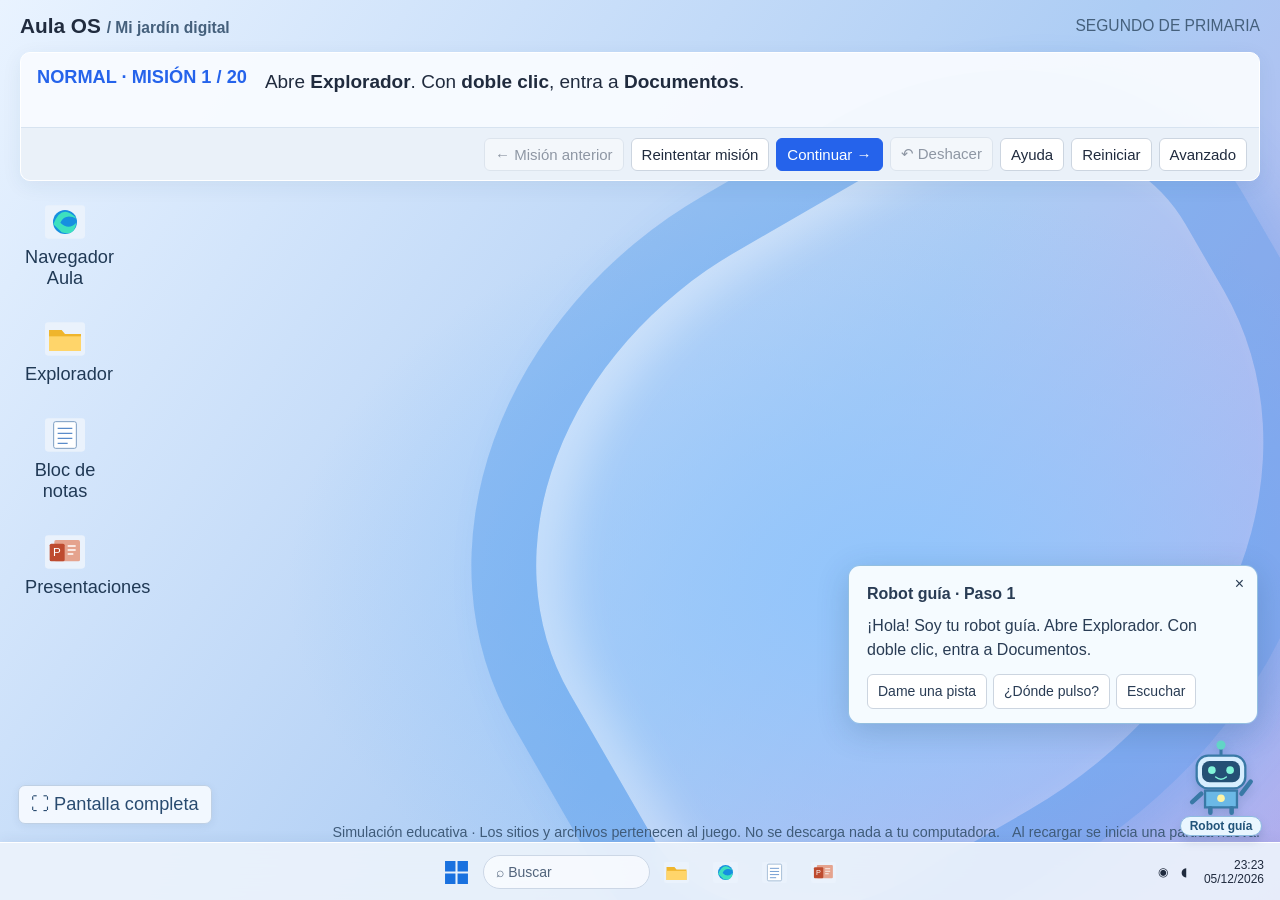
==== index.html @ 4110f8c9 "Quitar cintilla duplicada y conservar las pistas del robot" ====
<!doctype html><html lang="es"><meta charset="utf-8"><meta name="viewport" content="width=device-width,initial-scale=1"><title>OS2</title><style>
:root{font-family:Segoe UI,Arial,sans-serif;color:#202b3e;font-size:18.2px}*{box-sizing:border-box}body{margin:0;background:#dfeafb;overflow:hidden}button,input,textarea{font:inherit}button{cursor:pointer;color:inherit;border:1px solid #ccd5e0;border-radius:6px;background:#fff;padding:7px 12px}button:hover{background:#e8f1ff}button:focus-visible,input:focus-visible{outline:2px solid #2563eb}button:disabled{opacity:.45;cursor:default}#wallpaper{position:fixed;inset:0;background:radial-gradient(ellipse at 70% 65%,#91c5fc 0,transparent 48%),linear-gradient(125deg,#e9f3ff,#acccf4 60%,#b4a9eb)}#wallpaper:after{content:'';position:absolute;width:60vw;height:70vh;left:36%;top:15%;border-radius:48% 35% 55% 30%;border:65px solid #1676df44;transform:rotate(-30deg);box-shadow:inset 24px 20px 40px #fff5,20px 25px 50px #317fe033}header{position:fixed;left:20px;top:14px;right:20px;display:flex;align-items:center;justify-content:space-between;z-index:2}header strong{font-size:20.8px}header span{font-size:15.6px;color:#45607c}#mission{position:fixed;top:52px;left:20px;right:20px;background:#fffffff0;border:1px solid #ffffff;border-radius:10px;padding:12px 16px;z-index:10002;box-shadow:0 5px 20px #23426a12;display:flex;gap:18px;align-items:center;min-height:74px}#mission .badge{white-space:nowrap;color:#2563eb;font-weight:700}#instruction{flex:1;line-height:1.5}#mission small{display:block;color:#61748c}#desktop{position:fixed;inset:146px 20px 78px;display:flex;flex-direction:column;gap:12px;align-items:start}.shortcut{width:90px;border:1px solid transparent;background:transparent;text-align:center;padding:8px 4px;color:#203955}.shortcut:hover,.shortcut.sel{background:#ffffff70;border-color:#fff}.shortcut svg{display:block;width:40px;height:40px;margin:0 auto 5px}.window{position:absolute;background:#f6f8fc;border:1px solid #fff9;border-radius:10px;box-shadow:0 16px 60px #18375b44;overflow:hidden;min-width:340px;display:flex;flex-direction:column}.titlebar{height:40px;display:flex;align-items:center;padding-left:14px;background:#eef3fa;user-select:none;cursor:move;touch-action:none}.titlebar strong{flex:1;font-size:16.9px;font-weight:600}.titlebar button{border:0;background:transparent;border-radius:0;height:40px;min-width:42px;padding:0}.titlebar button.close:hover{background:#dc3545;color:white}.content{padding:14px;overflow:auto;flex:1;min-height:0}.toolbar{display:flex;align-items:center;gap:6px;flex-wrap:wrap;padding:9px 12px;border-bottom:1px solid #dce3ed;background:#fff}.path{flex:1;min-width:180px;background:#f6f8fb;border:1px solid #dbe2ed;border-radius:5px;padding:7px;color:#627087}.files{display:grid;grid-template-columns:repeat(auto-fill,minmax(100px,1fr));gap:9px}.file{border:1px solid transparent;background:transparent;text-align:center;min-height:105px;word-break:break-word;font-size:15.6px;padding:8px}.file svg{width:58px;height:58px;display:block;margin:auto auto 6px}.file.sel{background:#dcecff;border-color:#90bdf4}.file.cut{opacity:.5}.empty{color:#748299;margin:30px;text-align:center}.browserline{display:flex;gap:6px;padding:9px;background:white}.browserline input{flex:1;min-width:100px;border:1px solid #ccd8e6;border-radius:20px;padding:8px 14px}.sitehead{border-bottom:1px solid #dce3ed;padding-bottom:15px;margin-bottom:14px}.sitehead h2{margin:2px 0 5px;font-size:28.6px}.sitehead p{margin:0 0 12px;color:#62718a}.search{display:flex;gap:8px}.search input{flex:1;min-width:60px;padding:8px;border:1px solid #ccd8e6;border-radius:6px}.gallery{display:grid;grid-template-columns:repeat(auto-fill,minmax(145px,1fr));gap:12px}.card{background:white;border:1px solid #dde5ee;border-radius:8px;padding:10px;text-align:center}.card svg{width:100%;height:100px;display:block;background:#edf4fa;border-radius:5px}.card h3{font-size:18.2px;margin:9px 0}.card button{font-size:15.6px;width:100%}.notice{font-size:15.6px;color:#6b7e93;margin:12px 0}.homecards{display:flex;gap:12px;margin:25px 0;flex-wrap:wrap}.homecards button{padding:20px;flex:1;text-align:left;line-height:1.7}.homecards b{display:block;font-size:23.4px;color:#2563eb}#taskbar{position:fixed;bottom:0;height:54px;left:0;right:0;background:#f2f6fbdc;backdrop-filter:blur(20px);border-top:1px solid white;display:flex;justify-content:center;align-items:center;gap:8px;z-index:10003}#taskbar button{background:transparent;border:0;width:44px;height:42px;padding:9px}#taskbar svg{width:25px;height:25px}#taskbar button:hover{background:#fff9}#clock{position:absolute;right:18px;font-size:15.6px;text-align:right}#start{position:fixed;bottom:65px;left:50%;transform:translateX(-50%);width:330px;background:#f5f8fff5;padding:24px;border:1px solid white;border-radius:12px;box-shadow:0 15px 60px #16365b44;z-index:10004}#start button{display:block;width:100%;text-align:left;margin-top:10px}#context{position:fixed;z-index:10008;background:#fcfdfff5;border:1px solid #d5dfeb;box-shadow:0 8px 24px #122b4b33;border-radius:8px;padding:5px;min-width:190px}#context button{display:block;border:0;background:transparent;width:100%;text-align:left}#toast{position:fixed;bottom:70px;right:20px;padding:12px 18px;border-radius:9px;background:#14375a;color:white;z-index:10009;max-width:360px;box-shadow:0 8px 24px #0002}#dialog{position:fixed;inset:0;background:#152c4666;display:grid;place-items:center;z-index:10010}#dialog[hidden], [hidden]{display:none!important}.dialogbox{width:min(420px,90vw);background:#fff;border:1px solid #dde7f1;border-radius:10px;padding:22px}.dialogbox h2{font-size:23.4px;margin-top:0}.dialogbox input{width:100%;padding:10px;margin:8px 0 15px;border:1px solid #becddd;border-radius:5px}.actions{display:flex;justify-content:end;gap:8px}.primary{background:#2563eb;color:white;border-color:#2563eb}textarea{width:100%;height:calc(100% - 70px);min-height:140px;resize:none;border:1px solid #d8e1ed;border-radius:6px;padding:12px;background:white}.note-name{width:210px;padding:7px;border:1px solid #ccd8e6;border-radius:5px}.hint{font-size:15.6px;color:#667c92}.preview svg{width:100%;height:250px}footer{position:fixed;bottom:60px;right:20px;font-size:14.3px;color:#405c7a}#mouse{position:fixed;pointer-events:none;z-index:20000;display:none;width:40px;filter:drop-shadow(1px 2px 2px #0005)}body.guide,body.guide *{cursor:none!important}@media(max-width:650px){header span{display:none}#mission{left:8px;right:8px;top:43px;gap:8px;padding:9px;font-size:15.6px}.window{max-width:calc(100vw - 16px)!important;left:8px!important}#desktop{top:155px}#clock{display:none}footer{font-size:13px;right:8px}}

.save-dialog{width:min(680px,94vw);background:#f6f8fc;border:1px solid #e4ebf3;border-radius:10px;box-shadow:0 22px 80px #142b4d66;overflow:hidden}
.save-title{padding:14px 18px;background:#edf2f9;font-weight:600}
.save-main{display:flex;height:min(280px,40vh)}.save-main aside{width:130px;background:#edf2f8;padding:12px;border-right:1px solid #dce4ee}.save-main aside button{border:0;background:transparent;text-align:left;width:100%}
.save-list{flex:1;overflow:auto;align-content:start;padding:14px;background:#fff;grid-template-columns:repeat(auto-fill,minmax(100px,1fr))}
.save-bottom{padding:14px 18px;border-top:1px solid #dce4ee}.save-bottom label{display:flex;align-items:center;gap:14px}.save-name{flex:1;min-width:60px;padding:8px;border:1px solid #b9cadc;border-radius:5px}
#toast{display:flex;align-items:center;gap:10px}.toast-icon{display:inline-flex;flex-shrink:0}.toast-icon svg{width:28px;height:28px}

#start{width:min(530px,94vw);padding:24px 26px 0;background:#f3f7fff2;backdrop-filter:blur(24px);max-height:calc(100vh - 210px);overflow:auto}
.start-brand{display:flex;align-items:center;gap:12px;margin-bottom:22px}.start-logo{display:flex;width:32px;height:32px}.start-logo svg{width:100%;height:100%}.start-brand strong{display:block;font-size:23.4px}.start-brand div>span{font-size:15.6px;color:#687e96}
#start h3{font-size:16.9px;margin:18px 0 10px;font-weight:600}#start h3>span{font-size:14.3px;font-weight:400;color:#74869b;margin-left:10px}
.start-grid{display:grid;grid-template-columns:repeat(4,1fr);gap:5px}
#start .start-grid button{display:flex;flex-direction:column;align-items:center;justify-content:start;gap:8px;margin:0;padding:12px 4px;min-height:87px;border:1px solid transparent;background:transparent;text-align:center;font-size:15.6px;line-height:1.3}
#start .start-grid button:hover{background:#ffffffa0;border-color:#e0e9f6}#start .start-grid svg{width:35px;height:35px;flex-shrink:0}
#startRecent{display:grid;grid-template-columns:1fr 1fr;gap:5px;min-height:60px}#start #startRecent button{display:flex;align-items:center;gap:9px;background:transparent;border:0;margin:0;padding:9px;text-align:left;font-size:15.6px;overflow:hidden}#startRecent svg{width:28px;height:28px;flex-shrink:0}#startRecent span{overflow:hidden;text-overflow:ellipsis;white-space:nowrap}#startRecent p{font-size:15.6px;color:#74869b;grid-column:1/-1;margin:8px 0 16px}
.start-bottom{display:flex;align-items:center;gap:10px;background:#e5edf8b0;margin:18px -26px 0;padding:14px 26px;border-top:1px solid #dbe4f0;font-size:15.6px}.start-avatar{display:grid;place-items:center;width:30px;height:30px;background:#c6daf7;color:#255ba3;border-radius:50%;font-weight:600}#start .start-bottom button{margin:0 0 0 auto;width:34px;height:34px;padding:7px;background:transparent;border:0}#startRestart svg{width:20px;height:20px}
@media(max-width:450px){.start-grid{grid-template-columns:repeat(3,1fr)}}

.ppt-body{padding:0!important;display:flex;flex-direction:column;background:#e9edf3}.ppt-ribbon{display:flex;flex-wrap:wrap;align-items:center;gap:6px;padding:9px 12px;background:#fff;border-top:3px solid #be4b2f;border-bottom:1px solid #d4dce7}.ppt-ribbon b{color:#b34e36;margin-right:10px;font-size:16.9px}.ppt-ribbon button{font-size:15.6px;padding:6px 8px}.ppt-ribbon label{display:flex;align-items:center;gap:4px;font-size:15.6px}.ppt-ribbon input{width:30px;height:25px;border:0;padding:0}.ppt-layout{display:flex;flex:1;min-height:0}.ppt-thumbs{width:135px;flex-shrink:0;border-right:1px solid #cad4e0;padding:10px;overflow:auto}.ppt-thumb{display:flex;align-items:center;gap:5px;width:100%;border:1px solid transparent;background:transparent;padding:4px;margin-bottom:9px;font-size:14.3px}.ppt-thumb.active{border-color:#c45a41;background:#fff5f1}.ppt-thumb>div{width:90px;aspect-ratio:16/9;background:white;border:1px solid #cad4e0;overflow:hidden;padding:5px;text-align:left}.ppt-thumb strong{display:block;font-size:9.1px;overflow:hidden;white-space:nowrap}.ppt-thumb svg{width:23px;height:20px}.ppt-work{flex:1;min-width:0;overflow:auto;padding:18px;display:flex;flex-direction:column;align-items:center;justify-content:flex-start}.ppt-image-tools{order:-1;flex-shrink:0;padding:0 0 12px!important;position:sticky;top:-18px;z-index:2;background:#e9edf3}.ppt-image-tools select{font:inherit;max-width:150px}.ppt-image-tools input[type=range]{width:130px;touch-action:none}.ppt-image-tools output{min-width:3em;text-align:center}.ppt-slide{width:100%;max-width:690px;aspect-ratio:16/9;position:relative;flex-shrink:0;box-shadow:0 3px 12px #20334726;overflow:hidden}.ppt-title{position:absolute;left:6%;top:7%;width:88%;height:19%;font-size:clamp(19.5px,2.6vw,36.4px);font-weight:600;border:1px dashed #b3becc;background:transparent;padding:4px;color:#23324b}.ppt-text{position:absolute;left:6%;top:31%;width:42%;height:55%;min-height:0;font-size:20.8px;border:1px dashed #b3becc;background:transparent;padding:6px;border-radius:0}.ppt-images{position:absolute;inset:0;pointer-events:none}.ppt-picture{position:absolute;pointer-events:auto;cursor:move;touch-action:none;border:2px solid transparent}.ppt-picture.picked{border:2px solid #bd553c}.ppt-picture svg{width:100%;height:auto;display:block;pointer-events:none}.ppt-image-tools{display:flex;flex-wrap:wrap;gap:10px;align-items:center;font-size:15.6px;padding-top:12px}.ppt-image-tools label{display:flex;align-items:center;gap:5px}.ppt-image-tools button{font-size:15.6px}.ppt-status{padding:6px 12px;font-size:14.3px;background:#f7f9fc;color:#657b94;border-top:1px solid #d4dce7}.ppt-player{position:fixed;inset:0;background:#101827;z-index:30000;display:flex;flex-direction:column;align-items:center;justify-content:center;padding:25px}.ppt-player-stage{width:min(1100px,95vw);aspect-ratio:16/9;max-height:85vh;position:relative;overflow:hidden;background:white}.ppt-player-stage h2{position:absolute;left:6%;top:7%;width:88%;margin:0;font-size:clamp(26px,3.9vw,57.2px);white-space:pre-wrap}.ppt-player-stage>p{position:absolute;left:6%;top:31%;width:42%;margin:0;font-size:clamp(19.5px,2.6vw,33.8px);white-space:pre-wrap}.ppt-show-image{position:absolute}.ppt-show-image svg{width:100%;height:auto}.ppt-player-controls{display:flex;gap:15px;align-items:center;color:white;margin-top:14px;font-size:16.9px}

.ppt-tabs{display:flex;gap:22px;padding:10px 16px 0;background:#fff;border-top:3px solid #be4b2f;font-size:15.6px;flex-shrink:0}.ppt-tabs span,.ppt-tabs strong{padding:0 0 8px}.ppt-tabs strong{color:#b34e36;border-bottom:3px solid #b34e36}.ppt-ribbon{border-top:0!important}.ppt-ribbon .ppt-new{display:flex;align-items:center;gap:8px;padding:7px 10px;background:#fff8f4;border-color:#e2c6bb}.ppt-new svg{width:34px;height:30px;flex-shrink:0}.ppt-new span{max-width:85px;text-align:left}.ppt-thumbs{cursor:default}
.ppt-tabs button{border:0;border-radius:0;background:transparent;padding:0 0 8px;font-size:15.6px}.ppt-tabs button.active{color:#b34e36;border-bottom:3px solid #b34e36}#sessionStatus{margin-left:8px}
#mission{max-height:28vh;overflow:auto;align-items:start}.titlebar{flex-shrink:0}.window{min-width:min(340px,calc(100vw - 20px))}#desktop{top:var(--workspace-top,150px)}@media(max-width:650px){.window{left:10px!important}}

#mission{flex-wrap:wrap}#instruction{min-width:180px}#taskbar{height:58px;gap:5px;background:#edf3fbe8;box-shadow:0 -1px 12px #38587515}#taskbar button{position:relative;border-radius:5px;transition:background .15s}#taskbar button.running:after{content:'';position:absolute;bottom:2px;left:17px;width:10px;height:3px;border-radius:3px;background:#708399}#taskbar button.active{background:#fff9}#taskbar button.active:after{background:#1976d2;width:20px;left:12px}#taskbar .task-search{width:clamp(70px,13vw,170px);height:34px;border:1px solid #ccd7e6;background:#ffffffa0;border-radius:18px;text-align:left;padding:0 12px;font-size:14px;color:#52647c}#taskbar .task-search svg{width:16px;height:16px;vertical-align:middle;margin-right:6px}.task-tray{position:absolute;right:16px;display:flex;align-items:center;gap:12px;font-size:12px}.task-tray #clock{position:static;font-size:12px;white-space:pre-line}.tray-symbols{letter-spacing:5px}#startSearch{width:100%;border:1px solid #bacce1;border-bottom:2px solid #3686d5;border-radius:18px;padding:9px 14px;background:#ffffffd0;margin-bottom:16px;font-size:15px}#start .start-grid button[hidden]{display:none!important}#start{bottom:68px}#missionBubble{position:fixed;right:22px;bottom:80px;z-index:10011;width:min(410px,calc(100vw - 32px));max-height:50vh;overflow:auto;background:#fffdf4;color:#293c54;border:1px solid #e1c77c;border-radius:12px;padding:16px 40px 14px 18px;box-shadow:0 8px 32px #193b6133;font-size:16px;line-height:1.5}#missionBubble:after{content:'';position:absolute;bottom:-8px;right:30px;width:14px;height:14px;background:#fffdf4;border-right:1px solid #e1c77c;border-bottom:1px solid #e1c77c;transform:rotate(45deg)}#missionBubble p{margin:8px 0 0;white-space:pre-line}.bubble-close{position:absolute;right:5px;top:4px;border:0;background:transparent;padding:2px 8px}#taskbar button:focus-visible{outline:2px solid #2563eb}@media(max-width:850px){.tray-symbols{display:none}#taskbar{justify-content:flex-start;padding-left:8px}.task-tray{right:8px}}@media(max-width:500px){#taskbar .task-search{display:none}.task-tray{display:none}#taskbar{justify-content:center}#missionBubble{right:16px}}

#robotGuide{position:fixed;right:18px;bottom:66px;z-index:10012;border:0;background:transparent;padding:0;width:82px;height:96px;filter:drop-shadow(0 5px 5px #244d7730)}#robotGuide:hover{background:transparent;transform:translateY(-3px)}#robotGuide svg{width:76px;height:78px;display:block;margin:auto}#robotGuide span{display:block;background:#e9f6ff;border:1px solid #8ebbe0;border-radius:12px;font-size:12px;line-height:18px;font-weight:700;color:#22547a}#robotGuide .robot-eyes{animation:robotBlink 6s infinite;transform-origin:50% 43%}#robotGuide[data-mood=happy] .robot-arm{animation:robotWave .65s 3;transform-origin:77px 57px}#robotGuide[data-mood=hint] .robot-antenna{fill:#ffd35a}@keyframes robotBlink{0%,44%,48%,100%{transform:scaleY(1)}46%{transform:scaleY(.15)}}@keyframes robotWave{50%{transform:rotate(-25deg)}}#missionBubble{bottom:176px;max-height:min(45vh,350px);padding-right:36px;border-color:#94bfdf;background:#f5fbff}#missionBubble:after{background:#f5fbff;border-color:#94bfdf}.robot-actions{display:flex;flex-wrap:wrap;gap:6px;margin-top:12px}.robot-actions button{font-size:14px;padding:6px 10px}.robot-highlight{outline:4px solid #f4b52c!important;outline-offset:3px!important;box-shadow:0 0 0 8px #ffde7044!important}#pantallaCompleta{right:auto!important;left:18px}@media(prefers-reduced-motion:reduce){#robotGuide *{animation:none!important}#robotGuide:hover{transform:none}}@media(max-width:500px){#robotGuide{right:10px;width:64px;height:82px}#robotGuide svg{width:60px;height:62px}#missionBubble{bottom:155px;width:calc(100vw - 32px);max-height:40vh}}


#missionPanel{position:fixed;top:52px;left:20px;right:20px;z-index:10002;max-height:45vh;overflow:auto;border:1px solid #fff;border-radius:10px;background:#f8fbfff5;box-shadow:0 5px 20px #23426a12}#mission{position:static;max-height:none;overflow:visible;min-height:74px;border:0;border-radius:0;box-shadow:none;background:transparent;display:grid;grid-template-columns:auto minmax(0,1fr);gap:10px 18px;align-items:start;padding:14px 16px}#mission #instruction{min-width:0;width:100%;font-size:19px;line-height:1.6}#missionControls{display:flex;justify-content:flex-end;align-items:center;flex-wrap:wrap;gap:7px;padding:9px 12px;border-top:1px solid #d7e3f0;background:#eaf1f9}#missionControls button{white-space:nowrap;font-size:15px;padding:7px 10px}@media(max-width:650px){#missionPanel{top:43px;left:8px;right:8px;max-height:48vh}#mission{grid-template-columns:1fr;gap:6px;padding:10px 12px}#mission #instruction{font-size:17px}#missionControls{gap:5px;padding:7px}#missionControls button{font-size:13px;padding:6px 8px}}
</style><body><div id="wallpaper"></div><header><strong>Aula OS <span> / Mi jardín digital</span></strong><span>SEGUNDO DE PRIMARIA</span></header><div id="missionPanel"><section id="mission" aria-live="polite"><span class="badge" id="level"></span><div id="instruction"></div></section><nav id="missionControls" aria-label="Controles de las misiones"><button id="previousMission" disabled>← Misión anterior</button><button id="retryMission">Reintentar misión</button><button id="continue" class="primary">Continuar →</button><button id="undo" title="Deshacer · Ctrl/Cmd + Z" disabled>↶ Deshacer</button><button id="help">Ayuda</button><button id="reset">Reiniciar</button><button id="modeToggle" aria-pressed="false">Avanzado</button></nav></div><main id="desktop"></main><div id="windows"></div><section id="start" hidden aria-label="Menú Inicio"><div class="start-brand"><span class="start-logo"></span><div><strong>Aula OS</strong><span>Tu espacio de trabajo</span></div></div><input id="startSearch" aria-label="Buscar aplicación" placeholder="Buscar una aplicación"><h3>Anclado</h3><div class="start-grid"><button data-app="browser" data-icon="browser"><span>Navegador Aula</span></button><button data-app="files" data-icon="folder"><span>Explorador</span></button><button data-app="note" data-icon="note"><span>Bloc de notas</span></button><button data-app="slides" data-icon="slides"><span>Presentaciones</span></button><button data-app="docs" data-icon="folder"><span>Documentos</span></button><button data-app="pictures" data-icon="picture"><span>Imágenes</span></button><button data-app="downloads" data-icon="download"><span>Descargas</span></button><button data-app="help" data-icon="help"><span>Ayuda</span></button><button id="guideToggle" data-icon="mouse"><span>Mouse guía: apagado</span></button></div><h3>Recomendados <span>Archivos recientes</span></h3><div id="startRecent"></div><div class="start-bottom"><span class="start-avatar" aria-hidden="true">A</span><span>Estudiante</span><button id="startRestart" aria-label="Reiniciar práctica" title="Reiniciar práctica"><svg viewBox="0 0 24 24" fill="none"><path d="M12 3v9M7 6a8 8 0 1 0 10 0" stroke="currentColor" stroke-width="2" stroke-linecap="round"/></svg></button></div></section><nav id="taskbar" aria-label="Barra de tareas"></nav><div id="context" hidden></div><aside id="missionBubble" role="status" aria-live="polite" hidden><button aria-label="Cerrar ayuda" class="bubble-close">×</button><strong>Robot guía</strong><p></p><div class="robot-actions"><button id="robotHint" type="button">Dame una pista</button><button id="robotPoint" type="button">¿Dónde pulso?</button><button id="robotRead" type="button">Escuchar</button></div></aside><button id="robotGuide" type="button" aria-label="Robot guía: explicar el paso actual" aria-expanded="false" data-mood="ready"><svg viewBox="0 0 100 100" aria-hidden="true"><path d="M50 9v12" stroke="#3979a6" stroke-width="4"/><circle class="robot-antenna" cx="50" cy="8" r="6" fill="#62d5c6"/><rect x="18" y="22" width="64" height="43" rx="15" fill="#d7eeff" stroke="#3979a6" stroke-width="3"/><rect x="25" y="29" width="50" height="28" rx="10" fill="#245075"/><g class="robot-eyes" fill="#81f4d9"><circle cx="38" cy="41" r="5"/><circle cx="62" cy="41" r="5"/></g><path d="M43 50q7 6 14 0" fill="none" stroke="#81f4d9" stroke-width="2" stroke-linecap="round"/><path d="M29 68h42v22H29Z" fill="#6bb8e6" stroke="#3979a6" stroke-width="3"/><circle cx="50" cy="78" r="5" fill="#fff4a4"/><path d="M24 72 12 83M36 91v6m28-6v6" stroke="#3979a6" stroke-width="6" stroke-linecap="round"/><path class="robot-arm" d="m77 72 12-16" stroke="#3979a6" stroke-width="6" stroke-linecap="round"/></svg><span>Robot guía</span></button><div id="toast" role="status" hidden></div><div id="dialog" hidden></div><footer>Simulación educativa · Los sitios y archivos pertenecen al juego. No se descarga nada a tu computadora. <span id="sessionStatus">Al recargar se inicia una partida nueva.</span></footer><div id="mouse" aria-hidden="true"></div>
<script>
'use strict';
const $=s=>document.querySelector(s), svg=(body,bg='#eaf2fc')=>`<svg viewBox="0 0 120 100" xmlns="http://www.w3.org/2000/svg"><rect width="120" height="100" rx="10" fill="${bg}"/>${body}</svg>`;
const icons={folder:svg('<path d="M12 23h38l10 12h48v51H12Z" fill="#efb52c"/><path d="M12 42h96v44H12Z" fill="#ffd56a"/>'),browser:svg('<circle cx="60" cy="50" r="36" fill="#168fe0"/><path d="M25 57q25-65 70-17-35-18-49 12 25 24 48 0-5 42-44 29Z" fill="#3de0bf"/>'),note:svg('<rect x="26" y="10" width="68" height="80" rx="6" fill="#fff" stroke="#7c9dc1" stroke-width="3"/><path d="M38 30h44M38 45h44M38 60h44M38 75h30" stroke="#5b8cca" stroke-width="4"/>'),start:'<svg viewBox="0 0 24 24"><path d="M1 1h10v10H1Zm12 0h10v10H13ZM1 13h10v10H1Zm12 0h10v10H13Z" fill="#1971df"/></svg>'};
const art=[
['sol','Sol','naturaleza','<circle cx="60" cy="50" r="24" fill="#ffc928"/><path d="M60 10v10M60 80v10M20 50H10M100 50h10M30 20l8 9M90 20l-8 9M30 80l8-9M90 80l-8-9" stroke="#eea20b" stroke-width="5"/>'],
['gato','Gato','naturaleza','<path d="M30 65V22l25 16h10l25-16v43Q60 97 30 65" fill="#8196aa"/><circle cx="47" cy="55" r="4"/><circle cx="74" cy="55" r="4"/><path d="m57 68 5 5 5-5" fill="#f5b4ba"/>'],
['casa','Casa','naturaleza','<path d="M25 44h70v45H25Z" fill="#f8d69b"/><path d="m15 45 45-32 45 32" fill="#ca6557"/><path d="M51 89V59h20v30" fill="#6089a8"/>'],
['flor','Flor','naturaleza','<path d="M60 90V50" stroke="#408767" stroke-width="7"/><g fill="#e58fa7"><circle cx="45" cy="35" r="17"/><circle cx="75" cy="35" r="17"/><circle cx="60" cy="22" r="17"/><circle cx="60" cy="48" r="17"/></g><circle cx="60" cy="35" r="13" fill="#ffdc66"/>'],
['pez','Pez','naturaleza','<path d="m80 50 29-25v50Z" fill="#cc7743"/><ellipse cx="51" cy="50" rx="38" ry="25" fill="#f5b36b"/><circle cx="31" cy="44" r="4" fill="#27374e"/>'],
['estrella','Estrella','espacio','<path d="m60 9 14 27 30 5-22 22 5 29-27-14-27 14 5-29-22-22 30-5Z" fill="#ffd55b" stroke="#caa22c" stroke-width="3"/>'],
['cohete','Cohete','espacio','<path d="m48 71 12 23 12-23" fill="#f0a338"/><path d="M40 70V40Q40 20 60 7q20 13 20 33v30Z" fill="#dbe5f3" stroke="#637b9d" stroke-width="3"/><circle cx="60" cy="39" r="10" fill="#3796d5"/><path d="m40 52-17 30 17-9M80 52l17 30-17-9" fill="#cf655d"/>'],
['planeta','Planeta','espacio','<circle cx="60" cy="50" r="29" fill="#b39ad9"/><ellipse cx="60" cy="50" rx="51" ry="12" fill="none" stroke="#e3b971" stroke-width="8" transform="rotate(-23 60 50)"/>'],
['luna','Luna','espacio','<circle cx="60" cy="50" r="35" fill="#bdc9d8"/><g fill="#91a2b9"><circle cx="43" cy="39" r="9"/><circle cx="72" cy="65" r="11"/><circle cx="76" cy="32" r="6"/></g>'],
['arbol','Árbol','naturaleza','<path d="M54 52h13v42H54Z" fill="#a77c54"/><g fill="#54a17e"><circle cx="60" cy="29" r="23"/><circle cx="40" cy="47" r="22"/><circle cx="80" cy="47" r="22"/></g>']
,
['satelite','Satélite','espacio','<path d="M12 32h27v35H12Zm69 0h27v35H81Z" fill="#4284bd"/><path d="M45 26h30v46H45Z" fill="#bac7da"/><path d="m58 25 18-15M55 74l-8 17" stroke="#536f91" stroke-width="4"/>'],
['astronauta','Astronauta','espacio','<circle cx="60" cy="27" r="21" fill="#e5edf5" stroke="#688bad" stroke-width="3"/><rect x="46" y="18" width="28" height="19" rx="8" fill="#255788"/><path d="M38 50h44v32H38Zm5 32v15m34-15v15M38 55 20 70m62-15 18 15" fill="#e6edf4" stroke="#688bad" stroke-width="9"/>'],
['cometa','Cometa','espacio','<path d="m20 15 72 43-20 25Z" fill="#f5c47d"/><path d="m35 9 58 48-9 13Z" fill="#ef9d67"/><circle cx="86" cy="70" r="19" fill="#8fb6d7"/>'],
['telescopio','Telescopio','espacio','<path d="m20 35 61-22 10 28-61 22Z" fill="#689abf"/><path d="m57 55 0 14-22 25m22-25 22 25" stroke="#506b87" stroke-width="6"/>'],
['galaxia','Galaxia','espacio','<ellipse cx="60" cy="50" rx="48" ry="20" transform="rotate(-25 60 50)" fill="#bcb0df"/><ellipse cx="60" cy="50" rx="35" ry="12" transform="rotate(-25 60 50)" fill="#827abd"/><circle cx="60" cy="50" r="12" fill="#f9df97"/><g fill="#fff"><circle cx="22" cy="18" r="3"/><circle cx="97" cy="79" r="3"/></g>'],
['mariposa','Mariposa','naturaleza','<path d="M56 51Q6 2 12 51q1 34 44 13M64 51q50-49 44 0-1 34-44 13" fill="#c193d8"/><path d="M60 34v47m0-47L50 20m10 14 10-14" stroke="#5b5877" stroke-width="5"/>'],
['tortuga','Tortuga','naturaleza','<ellipse cx="58" cy="55" rx="34" ry="26" fill="#5c9673"/><circle cx="101" cy="53" r="13" fill="#92b779"/><path d="m35 75-9 13m53-13 9 13M35 35l-9-13m53 13 9-13" stroke="#92b779" stroke-width="9"/><path d="m58 34 17 21-17 21-17-21Z" fill="#a5bc79"/>'],
['montana','Montaña','naturaleza','<path d="m10 88 39-70 23 38 13-18 29 50Z" fill="#728e9c"/><path d="m49 18-16 29 16-8 13 9Z" fill="#f3f7fa"/><path d="M8 89h105" stroke="#80a888" stroke-width="6"/>'],
['oceano','Océano','naturaleza','<path d="M0 40q15-12 30 0t30 0 30 0 30 0v60H0Z" fill="#5fa4c8"/><path d="M0 62q15-12 30 0t30 0 30 0 30 0M0 83q15-12 30 0t30 0 30 0 30 0" fill="none" stroke="#b9e1eb" stroke-width="5"/>'],
['volcan','Volcán','naturaleza','<path d="m13 90 33-59h28l34 59Z" fill="#a17c71"/><path d="m46 31 14 17 14-17" fill="#ea8257"/><path d="M53 26q-19-19-3-21t18 11 17 5" fill="none" stroke="#b4bcc5" stroke-width="10"/>']
].map(([id,name,site,body])=>({id,name,site,svg:svg(body)}));
let seq=0,fs=[],clip=null,selected=null,selectedParent=null,stage=0,tick=0,startTick=0,events=[],winZ=10,guide=false;
const SESSION_KEY='aula-os2-session-v2';
let undoStack=[],draftSlides=null,ready=false,missionStarts=[],recovering=false;
function snapshot(){return JSON.parse(JSON.stringify({seq,fs,stage,tick,startTick,events,draftSlides}));}
function checkpoint(){if(!ready)return;undoStack.push(snapshot());if(undoStack.length>25)undoStack.shift();updateUndo();}
function updateUndo(){const b=$('#undo');if(b)b.disabled=!undoStack.length;}
function persist(){const label=$('#sessionStatus');if(label)label.textContent='Al recargar se inicia una partida nueva.';}
function restore(data){seq=data.seq||0;fs=JSON.parse(JSON.stringify(data.fs));stage=Math.max(0,Math.min(missions.length,data.stage||0));tick=data.tick||0;startTick=data.startTick||0;events=JSON.parse(JSON.stringify(data.events||[]));draftSlides=data.draftSlides?JSON.parse(JSON.stringify(data.draftSlides)):null;clip=null;selected=null;}
function undoFiles(){if(!undoStack.length)return;restore(undoStack.pop());$('#dialog').hidden=true;$('#context').hidden=true;missionStarts.length=stage+1;rebuildMission();renderMission();updateUndo();persist();notify('Último cambio de archivos deshecho. El progreso también se ajustó.');}
const byId=id=>fs.find(x=>x.id===id),children=id=>fs.filter(x=>x.parent===id),assets=id=>art.find(x=>x.id===id);
function add(name,type,parent,extra={}){checkpoint();let f={id:'f'+(++seq),name,type,parent,...extra};fs.push(f);return f}
function path(id){if(id==='root')return 'Escritorio';let f=byId(id);return f?path(f.parent)+' / '+f.name:'Este equipo'}
function notify(msg){const toast=$('#toast');toast.replaceChildren();const mark=document.createElement('span');mark.className='toast-icon';mark.setAttribute('aria-hidden','true');const isFolder=/carpeta|guardad|pegad|movido|copiad|cortad/i.test(msg);mark.innerHTML=isFolder?icons.folder:'<svg viewBox="0 0 24 24" fill="none" xmlns="http://www.w3.org/2000/svg"><circle cx="12" cy="12" r="9" stroke="currentColor" stroke-width="2"/><path d="m7 12 3 3 7-7" stroke="currentColor" stroke-width="2" stroke-linecap="round" stroke-linejoin="round"/></svg>';const text=document.createElement('span');text.textContent=msg;toast.append(mark,text);$('#toast').hidden=false;clearTimeout(notify.timer);notify.timer=setTimeout(()=>$('#toast').hidden=true,3800)}
function record(type,data={}){if(recovering)return;const before=stage;events.push({type,...data,tick:++tick});check();persist();if(stage!==before)robotGuide();else if(type!=='ppt-edit'&&type!=='folder'&&type!=='browser'&&type!=='ppt-open')showMissing();else if(!$('#missionBubble').hidden)showMissing();}
const since=(type,p=()=>true)=>events.some(e=>e.type===type&&p(e));
const project=()=>children('docs').find(x=>x.type==='folder'&&practiceMatch(x.name,'proyecto espacial'));
const requiredImages=['cohete','planeta','luna','estrella','satelite','arbol','flor','pez','mariposa','tortuga'];
const normalize=s=>String(s).normalize('NFD').replace(/[\u0300-\u036f]/g,'').toLowerCase().trim().replace(/\s+/g,' ');
// Evalúa la palabra solicitada sin penalizar acentos, mayúsculas o faltas pequeñas.
function practiceMatch(value,target){
 const words=s=>normalize(s??'').replace(/\.(svg|txt|aula)$/,'').match(/[a-z0-9]+/g)||[];
 const a=words(value),b=words(target);if(!a.length||a.length!==b.length)return false;
 return b.every((word,i)=>{
  const actual=a[i];if(actual===word)return true;
  if(/\d/.test(word)||/\d/.test(actual))return false;
  const limit=word.length<4?0:word.length<5?1:2;
  if(Math.abs(actual.length-word.length)>limit)return false;
  const rows=Array.from({length:actual.length+1},(_,r)=>Array.from({length:word.length+1},(_,c)=>r===0?c:c===0?r:0));
  for(let r=1;r<=actual.length;r++)for(let c=1;c<=word.length;c++){
   rows[r][c]=Math.min(rows[r-1][c]+1,rows[r][c-1]+1,rows[r-1][c-1]+(actual[r-1]===word[c-1]?0:1));
   if(r>1&&c>1&&actual[r-1]===word[c-2]&&actual[r-2]===word[c-1])rows[r][c]=Math.min(rows[r][c],rows[r-2][c-2]+1);
  }
  return rows[actual.length][word.length]<=limit;
 });
}
function containsAddress(text,url){return String(text||'').split(/\s+/).some(part=>practiceMatch(part.replace(/^https?:\/\//i,'').replace(/\/$/,''),url));}
const searchImages=(site,q)=>art.filter(x=>normalize(q)&&x.site===site&&(normalize(x.name).includes(normalize(q))||practiceMatch(q,x.name)));
const savedRequired=()=>requiredImages.filter(id=>children('pictures').some(x=>x.art===id));
const folderNamed=(parent,name)=>children(parent).find(f=>f.type==='folder'&&practiceMatch(f.name,name));
const hasImage=(parent,id)=>children(parent).some(f=>f.type==='image'&&f.art===id);
const noteNamed=name=>children('docs').find(f=>f.type==='text'&&practiceMatch(f.name,name));
const deckNamed=name=>children('docs').find(f=>f.type==='slides'&&practiceMatch(f.name,name));
const spaceIds=['cohete','planeta','luna','satelite'],natureIds=['arbol','flor','mariposa','tortuga'];
const expedition=()=>folderNamed('docs','Expedición');
const subfolder=name=>expedition()?folderNamed(expedition().id,name):null;
const slideTitle=name=>draftSlides?.find(s=>practiceMatch(s.title,name));
const workFolder=()=>folderNamed('docs','Mi trabajo');
const garden=()=>folderNamed('docs','Mi jardín');
const gardenPart=name=>garden()?folderNamed(garden().id,name):null;
const wordCount=text=>String(text||'').trim().split(/\s+/).filter(Boolean).length;
const gardenImages=()=>['Animales','Plantas'].flatMap(title=>slideTitle(title)?.images||[]);
const normalMissions=[
{txt:'Abre <b>Explorador</b>. Con <b>doble clic</b>, entra a <b>Documentos</b>.',test:()=>since('folder',e=>e.id==='docs')},
{txt:'Pulsa <b>Nueva carpeta</b> y escribe <b>Mi trabajo</b>.',test:()=>!!folderNamed('docs','Mi trabajo')},
{txt:'Abre <b>Navegador Aula</b>. Escribe <b>aula.test/naturaleza</b> arriba y pulsa Enter.',test:()=>since('navigate',e=>e.url==='aula.test/naturaleza')},
{txt:'En el buscador escribe <b>Flor</b> y pulsa <b>Buscar</b>.',test:()=>since('search',e=>e.site==='naturaleza'&&practiceMatch(e.q,'flor'))},
{txt:'Haz <b>clic derecho en Flor → Guardar imagen como…</b>. Abre <b>Imágenes</b> y pulsa Guardar.',test:()=>hasImage('pictures','flor')},
{txt:'Busca <b>Gato</b> y guárdalo también en <b>Imágenes</b>.',test:()=>hasImage('pictures','gato')},
{txt:'Busca <b>Árbol</b> y guárdalo en <b>Imágenes</b>. Puedes escribir arbol sin acento.',test:()=>hasImage('pictures','arbol')},
{txt:'En <b>Explorador / Imágenes</b>, haz clic derecho en <b>Flor → Copiar</b>. Pégala en <b>Documentos / Mi trabajo</b>.',test:()=>!!workFolder()&&hasImage(workFolder().id,'flor')&&hasImage('pictures','flor')&&since('paste',e=>e.art==='flor'&&e.parent===workFolder().id),transfer:'copy',target:()=>workFolder()?.id,allowed:['flor']},
{txt:'Dentro de <b>Mi trabajo</b>, abre <b>Flor.svg</b> con <b>doble clic</b>.',test:()=>since('view',e=>e.art==='flor'&&e.parent===workFolder()?.id)},
{txt:'Abre el <b>Bloc</b>. Escribe <b>Me gusta la naturaleza</b> y guarda como <b>Mi nota.txt</b>.',test:()=>!!noteNamed('Mi nota.txt')&&practiceMatch(noteNamed('Mi nota.txt').text,'Me gusta la naturaleza')},
{txt:'En <b>Explorador / Documentos</b>, abre <b>Mi nota.txt</b> con doble clic.',test:()=>since('note-open',e=>practiceMatch(e.name,'Mi nota.txt'))},
{txt:'En tu nota agrega una línea con la palabra <b>hola</b>. Pulsa <b>Guardar en Documentos</b>.',test:()=>!!noteNamed('Mi nota.txt')&&String(noteNamed('Mi nota.txt').text).split(/\s+/).some(word=>practiceMatch(word,'hola'))},
{txt:'Abre <b>Presentaciones</b>. Escribe <b>La naturaleza</b> en el título.',test:()=>practiceMatch(draftSlides?.[0]?.title,'La naturaleza')},
{txt:'Pulsa <b>Insertar imagen</b>. En Imágenes, selecciona <b>Flor.svg</b> y pulsa Insertar.',test:()=>!!draftSlides?.[0]?.images.some(i=>i.art==='flor')},
{txt:'En el cuadro de texto escribe una frase de <b>3 palabras</b> o más sobre tu flor.',test:()=>wordCount(draftSlides?.[0]?.text)>=3,missing:()=>['Tu frase tiene '+wordCount(draftSlides?.[0]?.text)+' de 3 palabras.']},
{txt:'Cambia el color de <b>Fondo</b> de tu diapositiva. Elige un color claro.',test:()=>!!draftSlides?.[0]&&draftSlides[0].bg!=='#ffffff'},
{txt:'Selecciona <b>Flor</b> en la lista Imagen y cambia su tamaño con <b>− / +</b> o <b>Ancho</b>.',test:()=>!!draftSlides?.[0]?.images.some(i=>i.art==='flor'&&i.width!==28)},
{txt:'Pulsa <b>Guardar como…</b> y escribe <b>Mi trabajo.aula</b>.',test:()=>!!deckNamed('Mi trabajo.aula')&&deckNamed('Mi trabajo.aula').slides[0]?.images.some(i=>i.art==='flor')},
{txt:'Cierra el editor con <b>X</b>. En Documentos, abre <b>Mi trabajo.aula</b>.',test:()=>since('ppt-reopen',e=>practiceMatch(e.name,'Mi trabajo.aula'))},
{txt:'Pulsa <b>Presentar ▷</b> para ver tu trabajo. Después sal con <b>Escape</b>.',test:()=>since('ppt-show',e=>e.slides[0]?.images.some(i=>i.art==='flor'))&&since('ppt-show-close')}
];
const advancedMissions=[
{txt:'Abre <b>Explorador</b>. Con <b>doble clic</b>, entra a <b>Documentos</b>.',test:()=>since('folder',e=>e.id==='docs')},
{txt:'En Documentos, crea la carpeta <b>Mi jardín</b>.',test:()=>!!garden()},
{txt:'Dentro de <b>Mi jardín</b>, crea dos carpetas: <b>Animales</b> y <b>Plantas</b>.',test:()=>!!gardenPart('Animales')&&!!gardenPart('Plantas')},
{txt:'Abre <b>Navegador Aula</b>. Escribe <b>aula.test/naturaleza</b> arriba y pulsa Enter.',test:()=>since('navigate',e=>e.url==='aula.test/naturaleza')},
{txt:'En el buscador del sitio, escribe <b>Gato</b> y pulsa Buscar.',test:()=>since('search',e=>e.site==='naturaleza'&&practiceMatch(e.q,'Gato'))},
{txt:'Guarda <b>Gato</b> en <b>Imágenes</b> con clic derecho → Guardar imagen como…',test:()=>hasImage('pictures','gato')},
{txt:'Busca y guarda <b>Pez</b> en <b>Imágenes</b>.',test:()=>hasImage('pictures','pez')},
{txt:'Busca y guarda <b>Tortuga</b> en <b>Imágenes</b>.',test:()=>hasImage('pictures','tortuga')},
{txt:'Busca y guarda <b>Flor</b> en <b>Imágenes</b>.',test:()=>hasImage('pictures','flor')},
{txt:'Busca y guarda <b>Árbol</b> en <b>Imágenes</b>.',test:()=>hasImage('pictures','arbol')},
{txt:'Busca y guarda <b>Mariposa</b> en <b>Imágenes</b>.',test:()=>hasImage('pictures','mariposa')},
{txt:'Desde Imágenes, <b>copia Gato, Pez y Tortuga</b>, uno por uno, a <b>Mi jardín / Animales</b>. Conserva los originales.',test:()=>!!gardenPart('Animales')&&['gato','pez','tortuga'].every(id=>hasImage('pictures',id)&&hasImage(gardenPart('Animales').id,id)),transfer:'copy',target:()=>gardenPart('Animales')?.id,allowed:['gato','pez','tortuga']},
{txt:'Desde Imágenes, <b>corta Flor, Árbol y Mariposa</b> y pégalos en <b>Mi jardín / Plantas</b>. Ya no deben quedar en Imágenes.',test:()=>!!gardenPart('Plantas')&&['flor','arbol','mariposa'].every(id=>!hasImage('pictures',id)&&hasImage(gardenPart('Plantas').id,id)),transfer:'cut',target:()=>gardenPart('Plantas')?.id,allowed:['flor','arbol','mariposa']},
{txt:'En <b>Animales</b>, renombra <b>Gato.svg</b> como <b>Mi gato.svg</b>.',test:()=>!!gardenPart('Animales')&&children(gardenPart('Animales').id).some(f=>f.art==='gato'&&practiceMatch(f.name,'Mi gato.svg'))},
{txt:'En el Bloc escribe una frase de <b>5 palabras</b> o más sobre tu jardín. Guarda como <b>Jardín.txt</b>.',test:()=>wordCount(noteNamed('Jardín.txt')?.text)>=5,missing:()=>['Jardín.txt: '+wordCount(noteNamed('Jardín.txt')?.text)+' de 5 palabras.']},
{txt:'En Documentos, <b>copia Jardín.txt</b> y pégalo en la carpeta <b>Mi jardín</b>.',test:()=>!!garden()&&!!noteNamed('Jardín.txt')&&children(garden().id).some(f=>f.type==='text'&&practiceMatch(f.name,'Jardín.txt')),transfer:'copy',target:()=>garden()?.id,allowed:[],fileName:'Jardín.txt'},
{txt:'En Presentaciones, escribe <b>Mi jardín</b> como título y tu nombre en el cuadro de texto.',test:()=>practiceMatch(draftSlides?.[0]?.title,'Mi jardín')&&wordCount(draftSlides?.[0]?.text)>=1},
{txt:'Crea dos diapositivas más: <b>Animales</b> y <b>Plantas</b>. Deben quedar <b>tres</b> en total.',test:()=>draftSlides?.length===3&&['Mi jardín','Animales','Plantas'].every(title=>!!slideTitle(title))},
{txt:'En la diapositiva <b>Animales</b>, inserta <b>Gato y Pez</b> desde Mi jardín / Animales.',test:()=>['gato','pez'].every(id=>slideTitle('Animales')?.images.some(i=>i.art===id))},
{txt:'En la diapositiva <b>Plantas</b>, inserta <b>Flor y Árbol</b> desde Mi jardín / Plantas.',test:()=>['flor','arbol'].every(id=>slideTitle('Plantas')?.images.some(i=>i.art===id))},
{txt:'Escribe una frase de <b>5 palabras</b> o más en Animales y otra en Plantas.',test:()=>['Animales','Plantas'].every(title=>wordCount(slideTitle(title)?.text)>=5),missing:()=>['Animales','Plantas'].filter(title=>wordCount(slideTitle(title)?.text)<5).map(title=>title+': '+wordCount(slideTitle(title)?.text)+' de 5 palabras.')},
{txt:'En el Bloc escribe <b>aula.test/naturaleza</b> y guarda como <b>Fuentes.txt</b>.',test:()=>!!noteNamed('Fuentes.txt')&&containsAddress(noteNamed('Fuentes.txt').text,'aula.test/naturaleza')},
{txt:'Cambia el <b>Ancho de las cuatro imágenes</b> con − / +. Déjalas entre <b>20% y 35%</b>, con un tamaño diferente del inicial.',test:()=>gardenImages().length===4&&gardenImages().every(i=>i.width>=20&&i.width<=35&&i.width!==28)},
{txt:'Mueve las cuatro imágenes: selecciona cada una en la lista Imagen y <b>arrástrala a otra posición</b>.',test:()=>gardenImages().length===4&&gardenImages().every(i=>i.x!==55||i.y!==35)},
{txt:'Cambia el <b>Fondo</b> de las tres diapositivas. Usa <b>dos colores claros distintos</b> o más.',test:()=>draftSlides?.length===3&&draftSlides.every(s=>s.bg!=='#ffffff')&&new Set(draftSlides.map(s=>s.bg)).size>=2},
{txt:'Haz clic derecho en la miniatura <b>Animales → Duplicar diapositiva</b>. Deben quedar cuatro.',test:()=>draftSlides?.length===4&&draftSlides.filter(s=>practiceMatch(s.title,'Animales')).length===2&&since('ppt-duplicate')},
{txt:'Elimina <b>solo la copia</b> de Animales. Deben quedar Mi jardín, Animales y Plantas.',test:()=>draftSlides?.length===3&&['Mi jardín','Animales','Plantas'].every(title=>!!slideTitle(title))&&since('ppt-delete')},
{txt:'Guarda en Documentos como <b>Jardín.aula</b>. Debe tener las tres diapositivas y las cuatro imágenes.',test:()=>!!deckNamed('Jardín.aula')&&deckNamed('Jardín.aula').slides.length===3&&deckNamed('Jardín.aula').slides.reduce((n,s)=>n+s.images.length,0)===4},
{txt:'Cierra el editor con X. En Documentos, abre <b>Jardín.aula</b>.',test:()=>since('ppt-reopen',e=>practiceMatch(e.name,'Jardín.aula'))},
{txt:'Pulsa <b>Presentar ▷</b>, recorre las tres diapositivas con <b>Siguiente</b> y sal con <b>Escape</b>.',test:()=>since('ppt-show-end',e=>e.total===3&&practiceMatch(e.title,'Plantas'))&&since('ppt-show-close')}
];
let mode='normal',missions=normalMissions;
function setMode(next){mode=next;missions=mode==='advanced'?advancedMissions:normalMissions;$('#modeToggle').textContent=mode==='advanced'?'Normal':'Avanzado';$('#modeToggle').setAttribute('aria-pressed',String(mode==='advanced'));init(true);}

function check(){if(recovering)return;let advanced=false;while(stage<missions.length&&missions[stage].test()){stage++;startTick=tick;missionStarts[stage]=snapshot();advanced=true;}if(advanced)notify(stage===missions.length?'¡Excelente! Completaste tu proyecto.':'¡Bien hecho! Continúa con la siguiente misión.');renderMission();}
function rebuildMission(){
 recovering=true;
 try{
  $('#windows').replaceChildren();document.querySelectorAll('.ppt-player').forEach(el=>el.remove());
  $('#dialog').hidden=true;$('#context').hidden=true;$('#start').hidden=true;clip=null;selected=null;selectedParent=null;
  const text=missions[stage]?.txt||'';
  if(mode==='normal'&&stage>=12&&stage!==18)presentation(stage===19?deckNamed('Mi trabajo.aula'):undefined);
  else if(mode==='advanced'&&stage>=16&&stage!==21&&stage!==28)presentation(stage===29?deckNamed('Jardín.aula'):undefined);
  else if(mode==='normal'&&stage===11)note(noteNamed('Mi nota.txt'));
  else if(/Bloc/.test(text))note();
  else if(/busca|buscador|Navegador/i.test(text))browser();
  else explorer(stage===0?'root':'docs');
 }finally{recovering=false;}
 robotStep='';clearRobotHighlight();updateTaskbar();fitWindows();
}
function returnToMission(target){
 const saved=missionStarts[target];if(!saved)return;
 restore(saved);missionStarts.length=target+1;undoStack=[];rebuildMission();renderMission();updateUndo();persist();
 robotSay('Volvimos al inicio de la misión '+(stage+1)+'. Tus archivos y diapositivas están listos para repetirla. '+(missions[stage]?.txt||'').replace(/<[^>]*>/g,''),'ready');
}
function missingItems(){const task=missions[stage];if(task?.transfer){const ids=task.allowed||[];const destination=task.target();const pending=ids.filter(id=>!hasImage(destination,id));return [(task.transfer==='cut'?'Corta':'Copia')+' '+(pending.length?pending.map(id=>assets(id).name).join(', '):task.fileName||'los archivos indicados')+' y después pulsa Pegar dentro de '+path(destination)+'. No basta con copiar: falta pegar en la carpeta indicada.'];}if(!task)return [];const details=task.missing?.();return details?.length?details:[task.txt.replace(/<[^>]*>/g,'')];}

let robotStep='',robotHighlightTimer;
function clearRobotHighlight(){document.querySelectorAll('.robot-highlight').forEach(el=>el.classList.remove('robot-highlight'));clearTimeout(robotHighlightTimer);}
function robotSay(message,mood='ready'){
 if(stage>=missions.length){$('#missionBubble').hidden=true;$('#robotGuide').setAttribute('aria-expanded','false');$('#robotGuide').dataset.mood='happy';$('#robotGuide').setAttribute('aria-label','Robot guía: ¡completaste todas las misiones!');return;}
 $('#missionBubble strong').textContent='Robot guía · Paso '+(stage+1);
 $('#missionBubble p').textContent=message;$('#missionBubble').hidden=false;
 $('#robotGuide').dataset.mood=mood;$('#robotGuide').setAttribute('aria-expanded','true');
}
function robotGuide(force=false){
 const key=mode+':'+stage;
 if(force||key!==robotStep){const advanced=robotStep&&key!==robotStep;robotStep=key;clearRobotHighlight();
 if(window.speechSynthesis)window.speechSynthesis.cancel();
 const task=missions[stage];robotSay(task?((advanced?'¡Muy bien! Vamos al siguiente paso. ':'¡Hola! Soy tu robot guía. ')+task.txt.replace(/<[^>]*>/g,'')):'',advanced?'happy':'ready');}
}
function robotPoint(){
 clearRobotHighlight();const task=missions[stage];if(!task)return robotGuide(true);
 const instruction=task.txt.replace(/<[^>]*>/g,'');let target=null,help='';
 const windows=[...document.querySelectorAll('.window')].filter(el=>!el.hidden).sort((a,b)=>Number(b.style.zIndex)-Number(a.style.zIndex));
 const selectors=/Nueva carpeta/i.test(instruction)?['.toolbar button']: /Guardar como/i.test(instruction)?['[data-action=save]']:/Insertar/i.test(instruction)?['[data-action=insert]']:/Presentar/i.test(instruction)?['[data-action=show]']:/Fondo/i.test(instruction)?['input[type=color]']:/Ancho|tamaño/i.test(instruction)?['.ppt-image-tools select']:/título/i.test(instruction)?['.ppt-title']:/frase|palabra|escribe.*línea/i.test(instruction)?['textarea']:[];
 for(const el of windows){for(const selector of selectors){target=[...el.querySelectorAll(selector)].find(n=>!n.disabled&&!n.closest('[hidden]')&&(!/Nueva carpeta/i.test(instruction)||n.textContent==='Nueva carpeta'));if(target)break;}if(target)break;}
 if(!target){const app=/Bloc|nota|\.txt/i.test(instruction)?'note':/diapositiva|Presentaciones|miniatura|imagen.*Ancho/i.test(instruction)?'slides':/busca|buscador|Navegador|aula.test/i.test(instruction)?'browser':'files';target=document.querySelector('#taskbar [data-task='+app+']');help='Primero abre '+({note:'Bloc de notas',slides:'Presentaciones',browser:'Navegador Aula',files:'Explorador'})[app]+' desde el botón amarillo de abajo. ';}
 if(target){target.classList.add('robot-highlight');target.scrollIntoView?.({block:'nearest'});robotHighlightTimer=setTimeout(clearRobotHighlight,6500);}
 robotSay(help+instruction,'hint');
}
function showMissing(message){if(stage>=missions.length){$('#missionBubble').hidden=true;return;}const lines=message?[message]:missingItems();$('#missionBubble strong').textContent='Para terminar la misión '+(stage+1);$('#missionBubble p').textContent=lines.join('\n');$('#missionBubble').hidden=false;robotSay(lines.join('\n'),'hint');}
function continueMission(){const before=stage;check();if(stage===before)showMissing();else robotGuide();}
function renderMission(){$('#previousMission').disabled=stage===0||!missionStarts[stage-1];$('#retryMission').disabled=stage>=missions.length;$('#level').textContent=stage<missions.length?(mode==='advanced'?'AVANZADO':'NORMAL')+' · MISIÓN '+(stage+1)+' / '+missions.length:'COMPLETADO';robotGuide();$('#instruction').innerHTML=stage<missions.length?missions[stage].txt+(missions[stage].count?'<small>Faltan: '+(missions[stage].count().join(', ')||'ninguna')+'</small>':''):'<b>¡Proyecto terminado!</b> Ya puedes practicar este recorrido en los programas reales con tu profesor.';}

function dialog(title,initial,callback,confirmOnly=false){const d=$('#dialog');d.hidden=false;d.innerHTML='<form class="dialogbox"><h2></h2><input aria-label="Nombre" autocomplete="off"><div class="actions"><button type="button">Cancelar</button><button class="primary">'+(confirmOnly?'Confirmar':'Guardar')+'</button></div></form>';d.querySelector('h2').textContent=title;const input=d.querySelector('input');input.value=initial;input.hidden=confirmOnly;d.querySelector('button').onclick=()=>d.hidden=true;d.querySelector('form').onsubmit=e=>{e.preventDefault();const val=input.value.trim();if(!confirmOnly&&!val)return;d.hidden=true;callback(val)};if(confirmOnly)d.querySelector('.primary').focus();else{input.focus();input.select()}}
function menu(e,items){e.preventDefault();e.stopPropagation();const m=$('#context');m.innerHTML='';for(let [text,fn,disabled] of items){const b=document.createElement('button');b.textContent=text;b.disabled=!!disabled;b.onclick=()=>{m.hidden=true;fn()};m.append(b)}m.hidden=false;m.style.left=Math.min(e.clientX,innerWidth-215)+'px';m.style.top=Math.max(130,Math.min(e.clientY,innerHeight-m.offsetHeight-65))+'px';m.querySelector('button:not(:disabled)')?.focus()}
function workspaceTop(){return Math.ceil(document.querySelector('#missionPanel').getBoundingClientRect().bottom)+12;}
function fitWindows(){const top=workspaceTop(),bottom=innerHeight-70;document.documentElement.style.setProperty('--workspace-top',top+'px');document.querySelectorAll('.window').forEach(el=>{el.style.maxHeight=Math.max(100,bottom-top)+'px';el.style.height=Math.min(parseFloat(el.style.height)||440,Math.max(100,bottom-top))+'px';el.style.top=Math.max(top,Math.min(parseFloat(el.style.top)||top,bottom-el.offsetHeight))+'px';el.style.left=Math.max(8,Math.min(parseFloat(el.style.left)||8,innerWidth-el.offsetWidth-8))+'px';});}
function openWindow(title,w=660,h=440){const el=document.createElement('section');el.className='window';const top=workspaceTop();el.style.cssText=`width:${Math.min(w,innerWidth-20)}px;height:${Math.max(100,Math.min(h,innerHeight-top-70))}px;left:${Math.max(10,(innerWidth-Math.min(w,innerWidth-20))/2)}px;top:${top}px;z-index:${++winZ}`;el.innerHTML='<div class="titlebar"><strong></strong><button title="Minimizar" aria-label="Minimizar">−</button><button class="close" title="Cerrar" aria-label="Cerrar">×</button></div><div class="content"></div>';el.querySelector('strong').textContent=title;$('#windows').append(el);el.dataset.app=title.startsWith('Explorador')?'files':title.startsWith('Navegador')?'browser':title.startsWith('Bloc')?'note':title.startsWith('Presentaciones')?'slides':'other';el.onpointerdown=()=>{el.style.zIndex=++winZ;updateTaskbar()};el.querySelector('.close').onclick=()=>{el.remove();updateTaskbar()};el.querySelector('button').onclick=()=>{el.hidden=true;updateTaskbar()};updateTaskbar();const bar=el.querySelector('.titlebar');let drag=null;bar.onpointerdown=e=>{if(e.target.closest('button'))return;drag={x:e.clientX-el.offsetLeft,y:e.clientY-el.offsetTop};bar.setPointerCapture(e.pointerId)};bar.onpointermove=e=>{if(drag){el.style.left=Math.max(8,Math.min(innerWidth-el.offsetWidth-8,e.clientX-drag.x))+'px';el.style.top=Math.max(workspaceTop(),Math.min(innerHeight-el.offsetHeight-70,e.clientY-drag.y))+'px'}};bar.onpointerup=bar.onpointercancel=()=>drag=null;return {el,body:el.querySelector('.content')}}

function transferAllowed(f,cut,parent){const task=missions[stage];if(!task?.transfer)return true;const required=task.transfer==='cut';if(cut!==required){showMissing('Este paso pide '+(required?'CORTAR para mover el archivo.':'COPIAR para conservar el original.')+' Vuelve a seleccionarlo con clic derecho.');return false;}if(task.fileName?!practiceMatch(f.name,task.fileName):!task.allowed.includes(f.art)){showMissing();return false;}if(parent&&parent!==task.target()){showMissing('Todavía falta pegar en '+path(task.target())+'.');return false;}return true;}
function copy(f,cut=false){if(!transferAllowed(f,cut))return;clip={id:f.id,cut};notify((cut?'Cortado: ':'Copiado: ')+f.name);refreshFiles()}
function paste(parent){if(!clip)return showMissing('Para pegar, primero selecciona el archivo y elige '+(missions[stage]?.transfer==='cut'?'Cortar':'Copiar')+' con clic derecho.');const f=clip.art?{name:clip.name,type:'image',art:clip.art,parent:null}:byId(clip.id);if(!f)return showMissing('Ese archivo ya no está en la carpeta anterior. Vuelve a seleccionarlo o pulsa Reintentar misión.');if(!transferAllowed(f,!!clip.cut,parent))return; if(f.type==='folder')return notify('En esta práctica copia solamente imágenes y notas.');if(f.parent===parent)return showMissing('Estás pegando en la carpeta de origen. Abre la carpeta de destino que indica la misión y pulsa Pegar allí.');if(children(parent).some(x=>x.name===f.name))return showMissing('Ese archivo ya está aquí. Revisa los que faltan en la misión. Si se guardó algo equivocado, pulsa Reintentar misión.');const moved=clip.cut;if(moved){checkpoint();f.parent=parent;clip=null}else add(f.name,f.type,parent,{art:f.art,text:f.text,slides:f.slides?JSON.parse(JSON.stringify(f.slides)):undefined});record(moved?'move':'paste',{parent,art:f.art,name:f.name});refreshFiles();notify(moved?'Archivo movido.':'Archivo pegado.')}
function rename(f){dialog('Renombrar archivo',f.name,name=>{if(children(f.parent).some(x=>x.id!==f.id&&x.name===name))return notify('Ese nombre ya existe.');checkpoint();f.name=name;record('rename',{name,parent:f.parent,art:f.art});refreshFiles()})}
function refreshFiles(){document.querySelectorAll('.window[data-folder]').forEach(el=>el._render?.())}
function explorer(initial='root'){let current=initial;record('folder',{id:current});const w=openWindow('Explorador de archivos',700,470);w.el.dataset.folder=current;function draw(){if(current!=='root'&&!byId(current))current='root';w.el.dataset.folder=current;w.body.innerHTML='';const bar=document.createElement('div');bar.className='toolbar';bar.innerHTML='<button>←</button><span class="path"></span><button>Nueva carpeta</button><button>Pegar</button>';bar.querySelector('.path').textContent=path(current);bar.children[0].disabled=current==='root';bar.children[0].onclick=()=>{current=byId(current)?.parent||'root';draw()};bar.children[2].onclick=()=>dialog('Nueva carpeta','',name=>{if(children(current).some(x=>x.name===name))return notify('Ese nombre ya existe.');add(name,'folder',current);record('create',{name,parent:current});if(normalize(name)==='proyecto espacial'&&current!=='docs')notify('La carpeta debe estar dentro de Documentos. Abre Documentos y créala ahí.');draw()});bar.children[3].disabled=!clip;bar.children[3].onclick=()=>paste(current);w.body.append(bar);const list=document.createElement('div');list.className='files';list.style.marginTop='12px';for(const f of children(current)){const b=document.createElement('button');b.className='file'+(selected===f.id?' sel':'')+(clip?.cut&&clip.id===f.id?' cut':'');b.innerHTML=f.type==='folder'?icons.folder:f.type==='image'?assets(f.art).svg:f.type==='slides'?icons.slides:icons.note;const label=document.createElement('span');label.textContent=f.name;b.append(label);b.onclick=()=>{selected=f.id;selectedParent=current;document.querySelectorAll('.file.sel').forEach(x=>x.classList.remove('sel'));b.classList.add('sel')};b.ondblclick=()=>{if(f.type==='folder'){current=f.id;selected=null;record('folder',{id:current});draw()}else if(f.type==='image')view(f);else if(f.type==='slides')presentation(f);else note(f)};b.oncontextmenu=e=>{selected=f.id;selectedParent=current;menu(e,[['Abrir',()=>f.type==='folder'?(current=f.id,draw()):f.type==='image'?view(f):f.type==='slides'?presentation(f):note(f)],['Copiar',()=>copy(f),f.type==='folder'],['Cortar',()=>copy(f,true),f.type==='folder'],['Renombrar',()=>rename(f),['docs','pictures','downloads'].includes(f.id)]])};list.append(b)}if(!list.children.length)list.innerHTML='<p class="empty">Esta carpeta está vacía.</p>';w.body.append(list);w.body.oncontextmenu=e=>{if(e.target.closest('.file'))return;menu(e,[['Pegar',()=>paste(current),!clip]])};}w.el._render=draw;draw();return w}
function view(f){const w=openWindow(f.name,440,350);w.body.classList.add('preview');w.body.innerHTML=assets(f.art).svg;record('view',{name:f.name,parent:f.parent,art:f.art})}
function saveImageTo(img,parent,name){
  name=name.trim();if(!name)return notify('Escribe el nombre del archivo.');
  if(!name.toLowerCase().endsWith('.svg'))name+='.svg';
  if(children(parent).some(x=>x.name===name||x.art===img.id)){notify('Esta imagen ya está en esa carpeta.');return false;}
  add(name,'image',parent,{art:img.id});record('download',{art:img.id,site:img.site,parent});refreshFiles();
  notify(parent==='pictures'?'Imagen guardada en Imágenes.':'Imagen guardada. La misión pide Imágenes.');return true;
}
function download(img){
  const overlay=$('#dialog');overlay.hidden=false;
  overlay.innerHTML='<form class="save-dialog" role="dialog" aria-modal="true" aria-label="Guardar imagen como"><div class="save-title">Guardar imagen como…</div><div class="toolbar"><button type="button" class="save-back" aria-label="Subir a carpeta anterior">↑</button><span class="path"></span></div><div class="save-main"><aside><button type="button" class="save-home">Escritorio</button></aside><div class="save-list files" aria-label="Carpetas y archivos"></div></div><div class="save-bottom"><label>Nombre del archivo<input aria-label="Nombre del archivo" class="save-name"></label><p class="hint">Tipo: imagen SVG · Abre las carpetas con doble clic y después pulsa Guardar.</p><div class="actions"><button type="button" class="save-cancel">Cancelar</button><button class="primary">Guardar</button></div></div></form>';
  let folder='root';const name=overlay.querySelector('.save-name');name.value=img.name+'.svg';
  const list=overlay.querySelector('.save-list');
  function draw(){
    overlay.querySelector('.path').textContent=path(folder);
    overlay.querySelector('.save-back').disabled=folder==='root';list.innerHTML='';
    for(const file of children(folder)){
      const entry=document.createElement('button');entry.type='button';entry.className='file';
      entry.innerHTML=file.type==='folder'?icons.folder:file.type==='image'?assets(file.art).svg:icons.note;
      const label=document.createElement('span');label.textContent=file.name;entry.append(label);
      entry.setAttribute('aria-label',file.name+(file.type==='folder'?' · carpeta, doble clic para abrir':''));
      entry.onclick=()=>{list.querySelectorAll('.sel').forEach(x=>x.classList.remove('sel'));entry.classList.add('sel');};
      function open(){if(file.type==='folder'){folder=file.id;draw();}else{name.value=file.name;}}
      entry.ondblclick=open;entry.onkeydown=e=>{if(e.key==='Enter'){e.preventDefault();open();}};
      list.append(entry);
    }
    if(!list.children.length)list.innerHTML='<p class="empty">Esta carpeta está vacía.</p>';
  }
  overlay.querySelector('.save-back').onclick=()=>{folder=byId(folder)?.parent||'root';draw();};
  overlay.querySelector('.save-home').onclick=()=>{folder='root';draw();};
  overlay.querySelector('.save-cancel').onclick=()=>overlay.hidden=true;
  overlay.querySelector('form').onsubmit=e=>{e.preventDefault();if(saveImageTo(img,folder,name.value))overlay.hidden=true;};
  draw();overlay.querySelector('.save-home').focus();
}

function browser(){const w=openWindow('Navegador Aula · simulación',780,520);record('browser');w.body.style.padding='0';const line=document.createElement('form');line.className='browserline';line.innerHTML='<button type="button" title="Inicio">⌂</button><input aria-label="Dirección del sitio" placeholder="Escribe aula.test/espacio"><button>Ir</button>';const page=document.createElement('div');page.style.padding='18px';w.body.append(line,page);let site='inicio';function navigate(url,typed=false){url=url.trim().toLowerCase().replace(/^https?:\/\//,'').replace(/\/$/,'');url=['aula.test','aula.test/espacio','aula.test/naturaleza'].find(known=>practiceMatch(url,known))||url;if(!['aula.test','aula.test/espacio','aula.test/naturaleza'].includes(url)){page.innerHTML='<h2>Sitio no encontrado</h2><p>Usa aula.test/espacio o aula.test/naturaleza. Son sitios de práctica, no sitios reales.</p>';return}site=url.split('/')[1]||'inicio';line.querySelector('input').value=url;if(typed)record('navigate',{url});paint()}function paint(q=''){page.innerHTML='';if(site==='inicio'){page.innerHTML='<h2>Biblioteca Aula</h2><p>Dos sitios de práctica para aprender a navegar y guardar imágenes.</p><div class="homecards"><button><b>Espacio</b>aula.test/espacio</button><button><b>Naturaleza</b>aula.test/naturaleza</button></div><p class="notice">Simulación: los sitios no pertenecen a Internet.</p>';const bs=page.querySelectorAll('.homecards button');bs[0].onclick=()=>navigate('aula.test/espacio');bs[1].onclick=()=>navigate('aula.test/naturaleza');return}const head=document.createElement('div');head.className='sitehead';head.innerHTML='<h2></h2><p>Explora la colección y guarda imágenes para tu proyecto.</p><form class="search"><input aria-label="Buscar imagen" placeholder="Buscar imagen"><button>Buscar</button><button type="button">Limpiar</button></form>';head.querySelector('h2').textContent=site==='espacio'?'Observatorio · Espacio':'Archivo · Naturaleza';const input=head.querySelector('input');input.value=q;head.querySelector('form').onsubmit=e=>{e.preventDefault();const search=normalize(input.value.trim());record('search',{site,q:search});paint(search)};head.querySelector('button[type=button]').onclick=()=>paint();page.append(head);const grid=document.createElement('div');grid.className='gallery';for(const img of searchImages(site,q)){const card=document.createElement('article');card.className='card';card.innerHTML=img.svg+'<h3>'+img.name+'</h3><button>Guardar imagen</button>';card.querySelector('button').textContent='Ver imagen';card.querySelector('button').onclick=()=>{const preview=openWindow(img.name,440,350);preview.body.classList.add('preview');preview.body.innerHTML=img.svg+'<p class="hint">Botón derecho sobre la imagen → Guardar imagen como…</p>';preview.body.querySelector('svg').oncontextmenu=e=>menu(e,[['Guardar imagen como…',()=>download(img)],['Copiar imagen',()=>{clip={art:img.id,name:img.name+'.svg',cut:false};notify('Imagen copiada. Usa Pegar en una carpeta.');refreshFiles();}]])};card.oncontextmenu=e=>menu(e,[['Guardar imagen como…',()=>download(img)],['Copiar imagen',()=>{clip={art:img.id,name:img.name+'.svg',cut:false};notify('Imagen copiada. Abre una carpeta y elige Pegar.');refreshFiles();}],['Abrir imagen',()=>view({name:img.name+'.svg',art:img.id,parent:null})]]);grid.append(card)}if(!grid.children.length){
 if(normalize(q)){
  const other=art.find(x=>(normalize(x.name).includes(normalize(q))||practiceMatch(q,x.name)));
  const message=document.createElement('p');
  message.textContent=other?other.name+' está en el sitio '+(other.site==='naturaleza'?'Naturaleza':'Espacio')+'.':'No hay resultados. Revisa el nombre de la imagen.';
  grid.append(message);
  if(other){const go=document.createElement('button');go.textContent='Ir a '+(other.site==='naturaleza'?'Naturaleza':'Espacio')+' y buscar '+other.name;go.onclick=()=>{navigate('aula.test/'+other.site,true);record('search',{site:other.site,q:normalize(q)});paint(q);};grid.append(go);}
 }else grid.innerHTML='<p class="empty">Escribe el nombre de la imagen y pulsa Buscar para ver los resultados.</p>';
}page.append(grid);const caption=document.createElement('p');caption.className='notice';caption.textContent='Botón derecho → Guardar imagen como… → Escritorio / Imágenes.';page.append(caption)}line.onsubmit=e=>{e.preventDefault();navigate(line.querySelector('input').value,true)};line.querySelector('button').onclick=()=>navigate('aula.test');paint()}
function note(file){if(file)record('note-open',{name:file.name});const w=openWindow('Bloc de notas',560,390);w.body.innerHTML='<div class="toolbar"><input class="note-name" aria-label="Nombre del archivo" value="Mi nota.txt"><button>Guardar en Documentos</button></div><textarea aria-label="Texto de la nota" placeholder="Escribe aquí..."></textarea><p class="hint">El archivo se guarda dentro del juego.</p>';const input=w.body.querySelector('input'),area=w.body.querySelector('textarea');if(file){input.value=file.name;area.value=file.text||''}w.body.querySelector('button').onclick=()=>{let name=input.value.trim();if(!name||!area.value.trim())return notify('Escribe un nombre y un texto.');if(!/\.txt$/i.test(name))name+='.txt';const old=children('docs').find(x=>x.type==='text'&&practiceMatch(x.name,name));if(old&&old.type!=='text')return notify('Ese nombre ya pertenece a otro archivo.');if(old){checkpoint();old.text=area.value;}else add(name,'text','docs',{text:area.value});record('save',{name,text:area.value});refreshFiles();notify('Nota guardada en Documentos.')}}
function help(){const w=openWindow('Ayuda rápida',530,400);w.body.innerHTML='<h3>Mouse</h3><p>Un clic selecciona. Dos clics rápidos abren carpetas y archivos.</p><p>Botón derecho muestra Copiar, Cortar y Renombrar. En Mac: Ctrl + clic o clic con dos dedos.</p><h3>Archivos</h3><p>Copiar conserva el original. Cortar lo mueve cuando lo pegas. Entra a la carpeta de destino y pulsa Pegar.</p><p>Ctrl/Cmd + C, X y V funcionan en el Explorador. Escape cierra menús y cuadros de nombre.</p><h3>Deshacer y progreso</h3><p>Deshacer revierte el último cambio en archivos. En Presentaciones usa su botón Deshacer. Ctrl/Cmd + Z también funciona; al escribir conserva el deshacer de texto.</p><p>Al recargar o pulsar Reiniciar se vuelve a la misión 1 y se limpian los archivos del juego.</p><h3>Navegación</h3><p>Escribe la dirección solicitada en el navegador del juego y pulsa Enter. El buscador sirve para encontrar imágenes dentro del sitio.</p><p>La misión actual siempre aparece arriba. Se avanza una por una; una acción de una misión futura debe repetirse cuando llegue su turno.</p>'}
icons.slides=svg('<rect x="28" y="14" width="77" height="64" rx="5" fill="#e5a38e"/><rect x="14" y="25" width="45" height="53" rx="5" fill="#be4b2f"/><text x="36" y="62" text-anchor="middle" fill="white" font-family="Arial" font-size="35">P</text><path d="M68 32h24M68 44h24M68 56h17" stroke="white" stroke-width="4"/>');
function freshSlide(){return {title:'',text:'',bg:'#ffffff',images:[]};}
function presentation(file){
 const w=openWindow('Presentaciones · '+(file?.name||'Sin título'),950,590);w.el.classList.add('presentation-window');w.body.className='ppt-body';
 let deck=file?.slides?JSON.parse(JSON.stringify(file.slides)):draftSlides?JSON.parse(JSON.stringify(draftSlides)):[freshSlide()],index=0,selectedImage=-1,savedId=file?.id||null;
 w.body.innerHTML='<div class="ppt-tabs"><button data-tab="file">Archivo</button><button data-tab="home" class="active">Inicio</button><button data-tab="insert">Insertar</button><button data-tab="design">Diseño</button><button data-tab="show">Presentación</button></div><div class="ppt-ribbon"><button data-action="new" class="ppt-new"><svg viewBox="0 0 36 30" aria-hidden="true"><rect x="2" y="6" width="28" height="21" rx="2" fill="white" stroke="#6b829e" stroke-width="2"/><path d="M7 12h12M7 17h17M7 22h10" stroke="#9eafc3" stroke-width="2"/><circle cx="28" cy="7" r="7" fill="#387fc5"/><path d="M28 3v8M24 7h8" stroke="white" stroke-width="2"/></svg><span>Nueva diapositiva</span></button><button data-action="insert">Insertar imagen</button><label>Fondo <input type="color" aria-label="Color de fondo" value="#ffffff"></label><button data-action="undo" disabled>↶ Deshacer</button><button data-action="save">Guardar como…</button><button data-action="show">Presentar ▷</button></div><div class="ppt-layout"><aside class="ppt-thumbs" aria-label="Diapositivas"></aside><div class="ppt-work"><div class="ppt-slide"><input class="ppt-title" aria-label="Título de la diapositiva" placeholder="Haz clic para agregar un título"><textarea class="ppt-text" aria-label="Texto de la diapositiva" placeholder="Haz clic para agregar texto"></textarea><div class="ppt-images"></div></div><div class="ppt-image-tools" hidden><label>Imagen <select aria-label="Imagen para editar"></select></label><label>Ancho <input type="range" min="12" max="60" value="28" aria-label="Tamaño de imagen"></label><button type="button" data-size="less" aria-label="Reducir imagen">−</button><output aria-label="Ancho actual"></output><button type="button" data-size="more" aria-label="Ensanchar imagen">+</button><button type="button" data-remove>Quitar imagen</button><span>Arrastra la imagen para moverla.</span></div></div></div><div class="ppt-status"></div>';
 const title=w.body.querySelector('.ppt-title'),text=w.body.querySelector('.ppt-text'),surface=w.body.querySelector('.ppt-slide'),color=w.body.querySelector('input[type=color]'),tools=w.body.querySelector('.ppt-image-tools');
 let slideHistory=[],previousDeck=JSON.parse(JSON.stringify(deck));
 function undoSlide(){if(!slideHistory.length)return;const previous=slideHistory.pop();deck=previous.deck;stage=previous.stage;tick=previous.tick;startTick=previous.startTick;events=previous.events;missionStarts.length=stage+1;renderMission();previousDeck=JSON.parse(JSON.stringify(deck));index=Math.min(index,deck.length-1);selectedImage=-1;draftSlides=JSON.parse(JSON.stringify(deck));w.body.querySelector('[data-action=undo]').disabled=!slideHistory.length;draw();persist();notify('Cambio de diapositiva deshecho.');}
 w.el._undo=undoSlide;w.body.querySelector('[data-action=undo]').onclick=undoSlide;
 function changed(){slideHistory.push({deck:previousDeck,stage,tick,startTick,events:JSON.parse(JSON.stringify(events))});if(slideHistory.length>40)slideHistory.shift();previousDeck=JSON.parse(JSON.stringify(deck));draftSlides=JSON.parse(JSON.stringify(deck));w.body.querySelector('[data-action=undo]').disabled=false;record('ppt-edit',{slides:JSON.parse(JSON.stringify(deck))});thumbnails();}
 function thumbnails(){const bar=w.body.querySelector('.ppt-thumbs');bar.replaceChildren();deck.forEach((slide,i)=>{const b=document.createElement('button');b.className='ppt-thumb'+(i===index?' active':'');const num=document.createElement('span');num.textContent=String(i+1);const thumb=document.createElement('div');thumb.style.background=slide.bg;const label=document.createElement('strong');label.textContent=slide.title||'Sin título';thumb.append(label);for(const image of slide.images){const mini=document.createElement('span');mini.innerHTML=assets(image.art).svg;thumb.append(mini)}b.append(num,thumb);b.onclick=()=>{index=i;selectedImage=-1;draw()};bar.append(b)});w.body.querySelector('.ppt-status').textContent='Diapositiva '+(index+1)+' de '+deck.length+' · Se guarda dentro de Aula OS';}
 function imageTools(){
  const images=deck[index].images;tools.hidden=!images.length;
  const selector=tools.querySelector('select');selector.replaceChildren();
  const placeholder=document.createElement('option');placeholder.value='-1';placeholder.textContent='Selecciona una imagen';selector.append(placeholder);
  images.forEach((image,i)=>{const option=document.createElement('option');option.value=String(i);option.textContent=assets(image.art).name;selector.append(option)});
  selector.value=String(selectedImage);
  tools.querySelectorAll('input,button').forEach(control=>control.disabled=selectedImage<0);
  tools.querySelector('output').textContent=selectedImage<0?'':images[selectedImage].width+'%';
  if(selectedImage>=0)tools.querySelector('input').value=images[selectedImage].width;
 }
 tools.querySelector('select').onchange=e=>{selectedImage=Number(e.target.value);drawImages()};
 function drawImages(){const layer=w.body.querySelector('.ppt-images');layer.replaceChildren();deck[index].images.forEach((image,i)=>{const item=document.createElement('div');item.className='ppt-picture'+(i===selectedImage?' picked':'');item.tabIndex=0;item.setAttribute('role','button');item.setAttribute('aria-label','Imagen '+assets(image.art).name+', arrastra para mover');item.innerHTML=assets(image.art).svg;item.style.cssText=`left:${image.x}%;top:${image.y}%;width:${image.width}%`;item.onclick=()=>{selectedImage=i;layer.querySelectorAll('.picked').forEach(n=>n.classList.remove('picked'));item.classList.add('picked');imageTools()};let start;item.onpointerdown=e=>{e.preventDefault();e.stopPropagation();selectedImage=i;imageTools();layer.querySelectorAll('.picked').forEach(n=>n.classList.remove('picked'));item.classList.add('picked');start={x:e.clientX,y:e.clientY,ox:image.x,oy:image.y};item.setPointerCapture(e.pointerId)};item.onpointermove=e=>{if(!start)return;const r=layer.getBoundingClientRect();image.x=Math.max(0,Math.min(100-image.width,start.ox+(e.clientX-start.x)/r.width*100));image.y=Math.max(0,Math.min(65,start.oy+(e.clientY-start.y)/r.height*100));item.style.left=image.x+'%';item.style.top=image.y+'%'};item.onpointerup=item.onpointercancel=()=>{if(start){start=null;changed()}};item.onkeydown=e=>{if(e.key.startsWith('Arrow')){e.preventDefault();image.x=Math.max(0,Math.min(100-image.width,image.x+(e.key==='ArrowRight'?2:e.key==='ArrowLeft'?-2:0)));image.y=Math.max(0,Math.min(65,image.y+(e.key==='ArrowDown'?2:e.key==='ArrowUp'?-2:0)));changed();drawImages();}};layer.append(item)});imageTools();}
 function draw(){title.value=deck[index].title;text.value=deck[index].text;surface.style.background=deck[index].bg;color.value=deck[index].bg;thumbnails();drawImages();}
 title.oninput=()=>{deck[index].title=title.value;changed()};text.oninput=()=>{deck[index].text=text.value;changed()};color.oninput=()=>{deck[index].bg=color.value;surface.style.background=color.value;changed()};
 function resizeImage(value){if(selectedImage<0)return;const image=deck[index].images[selectedImage];const width=Math.max(12,Math.min(60,Number(value)));if(!Number.isFinite(width)||width===image.width)return;image.width=width;image.x=Math.min(image.x,100-image.width);const node=w.body.querySelectorAll('.ppt-picture')[selectedImage];node.style.width=width+'%';node.style.left=image.x+'%';tools.querySelector('input').value=width;tools.querySelector('output').textContent=width+'%';changed();}
 tools.querySelector('input').oninput=e=>resizeImage(e.target.value);
 tools.querySelector('[data-size=less]').onclick=()=>{if(selectedImage>=0)resizeImage(deck[index].images[selectedImage].width-2)};
 tools.querySelector('[data-size=more]').onclick=()=>{if(selectedImage>=0)resizeImage(deck[index].images[selectedImage].width+2)};
 tools.querySelector('[data-remove]').onclick=()=>{deck[index].images.splice(selectedImage,1);selectedImage=-1;drawImages();changed()};
 function newSlide(){deck.splice(index+1,0,freshSlide());index++;selectedImage=-1;draw();changed();title.focus();}
 w.body.querySelector('[data-action=new]').onclick=newSlide;
 w.body.querySelector('.ppt-thumbs').oncontextmenu=e=>{const target=e.target.closest('.ppt-thumb');if(target){const n=[...w.body.querySelectorAll('.ppt-thumb')].indexOf(target);if(n>=0){index=n;selectedImage=-1;draw();}}menu(e,[['Nueva diapositiva',newSlide],['Duplicar diapositiva',()=>{deck.splice(index+1,0,JSON.parse(JSON.stringify(deck[index])));index++;selectedImage=-1;draw();changed();record('ppt-duplicate');}],['Eliminar diapositiva',()=>{deck.splice(index,1);if(!deck.length)deck.push(freshSlide());index=Math.min(index,deck.length-1);selectedImage=-1;draw();changed();record('ppt-delete');}],['Mover arriba',()=>{[deck[index-1],deck[index]]=[deck[index],deck[index-1]];index--;selectedImage=-1;draw();changed();record('ppt-reorder');},index===0],['Mover abajo',()=>{[deck[index+1],deck[index]]=[deck[index],deck[index+1]];index++;selectedImage=-1;draw();changed();record('ppt-reorder');},index===deck.length-1]]);};
 w.body.querySelector('[data-action=insert]').onclick=()=>{
  const overlay=$('#dialog');overlay.hidden=false;let folder='root';let chosen=null;
  overlay.innerHTML='<div class="save-dialog" role="dialog" aria-modal="true" aria-label="Insertar imagen"><div class="save-title">Insertar imagen</div><div class="toolbar"><button class="insert-back">↑</button><span class="path"></span></div><div class="save-main"><aside><button class="insert-home">Escritorio</button></aside><div class="save-list files"></div></div><div class="save-bottom"><p class="hint">Abre Imágenes y selecciona el archivo que guardaste.</p><div class="actions"><button class="insert-cancel">Cancelar</button><button class="primary insert-confirm" disabled>Insertar</button></div></div></div>';
  function insert(){if(!chosen)return;deck[index].images.push({art:chosen.art,x:55,y:35,width:28});selectedImage=deck[index].images.length-1;overlay.hidden=true;drawImages();changed();}
  function list(){chosen=null;overlay.querySelector('.insert-confirm').disabled=true;overlay.querySelector('.path').textContent=path(folder);overlay.querySelector('.insert-back').disabled=folder==='root';const list=overlay.querySelector('.save-list');list.replaceChildren();children(folder).filter(f=>f.type==='folder'||f.type==='image').forEach(f=>{const b=document.createElement('button');b.className='file';b.innerHTML=f.type==='folder'?icons.folder:assets(f.art).svg;const label=document.createElement('span');label.textContent=f.name;b.append(label);b.onclick=()=>{list.querySelectorAll('.sel').forEach(n=>n.classList.remove('sel'));b.classList.add('sel');chosen=f.type==='image'?f:null;overlay.querySelector('.insert-confirm').disabled=!chosen};b.ondblclick=()=>{if(f.type==='folder'){folder=f.id;listFolder()}else{chosen=f;insert()}};list.append(b)});if(!list.children.length)list.innerHTML='<p class="empty">No hay imágenes aquí. Primero busca y guarda una desde el navegador.</p>';}
  const listFolder=list;overlay.querySelector('.insert-back').onclick=()=>{folder=byId(folder)?.parent||'root';list()};overlay.querySelector('.insert-home').onclick=()=>{folder='root';list()};overlay.querySelector('.insert-cancel').onclick=()=>overlay.hidden=true;overlay.querySelector('.insert-confirm').onclick=insert;list();
 };
 w.body.querySelector('[data-action=save]').onclick=()=>dialog('Guardar presentación en Documentos',byId(savedId)?.name||(mode==='normal'?'Mi trabajo.aula':'Jardín.aula'),name=>{if(!/\.aula$/i.test(name))name+='.aula';const existing=children('docs').find(f=>f.type==='slides'&&practiceMatch(f.name,name));if(existing&&existing.id!==savedId)return notify('Ese nombre ya existe. Elige otro nombre.');const snapshot=JSON.parse(JSON.stringify(deck));let f=byId(savedId);if(f){checkpoint();f.name=name;f.slides=snapshot;}else{f=add(name,'slides','docs',{slides:snapshot});savedId=f.id;}w.el.querySelector('.titlebar strong').textContent='Presentaciones · '+name;record('ppt-save',{name,slides:snapshot});refreshFiles();notify('Presentación guardada en Documentos.');});
 w.body.querySelector('[data-action=show]').onclick=()=>{const overlay=document.createElement('div');overlay.className='ppt-player';overlay.tabIndex=0;overlay.setAttribute('role','dialog');overlay.setAttribute('aria-label','Presentación');let current=0;const visited=new Set([0]);const closeShow=()=>{overlay.remove();record('ppt-show-close')};overlay.innerHTML='<div class="ppt-player-stage"></div><div class="ppt-player-controls"><button>← Anterior</button><span></span><button>Siguiente →</button><button>Cerrar (Esc)</button></div>';document.body.append(overlay);function paint(){const stage=overlay.querySelector('.ppt-player-stage');stage.style.background=deck[current].bg;stage.replaceChildren();const h=document.createElement('h2');h.textContent=deck[current].title;const t=document.createElement('p');t.textContent=deck[current].text;stage.append(h,t);for(const image of deck[current].images){const node=document.createElement('div');node.className='ppt-show-image';node.style.cssText=`left:${image.x}%;top:${image.y}%;width:${image.width}%`;node.innerHTML=assets(image.art).svg;stage.append(node)}const buttons=overlay.querySelectorAll('button');buttons[0].disabled=current===0;buttons[1].disabled=current===deck.length-1;overlay.querySelector('.ppt-player-controls span').textContent=(current+1)+' / '+deck.length;}const buttons=overlay.querySelectorAll('button');buttons[0].onclick=()=>{if(current>0){current--;paint()}};buttons[1].onclick=()=>{if(current<deck.length-1){current++;visited.add(current);paint();if(current===deck.length-1&&visited.size===deck.length)record('ppt-show-end',{total:deck.length,title:deck[current].title})}};buttons[2].onclick=closeShow;overlay.onkeydown=e=>{if(e.key==='Escape')closeShow();if(e.key==='ArrowRight')buttons[1].click();if(e.key==='ArrowLeft')buttons[0].click();};paint();overlay.focus();record('ppt-show',{slides:JSON.parse(JSON.stringify(deck))});};
 w.body.querySelectorAll('[data-tab]').forEach(b=>b.onclick=()=>{w.body.querySelectorAll('[data-tab]').forEach(t=>t.classList.toggle('active',t===b));const tab=b.dataset.tab;if(tab==='file')w.body.querySelector('[data-action=save]').click();if(tab==='insert')w.body.querySelector('[data-action=insert]').click();if(tab==='design')color.click();if(tab==='show')w.body.querySelector('[data-action=show]').click();});
 draw();record('ppt-open');if(file)record('ppt-reopen',{name:file.name});
}

function init(reset=false){robotStep='';clearRobotHighlight();window.speechSynthesis?.cancel();ready=false;undoStack=[];missionStarts=[];draftSlides=null;seq=0;fs=[];clip=null;selected=null;stage=0;tick=0;startTick=0;events=[];$('#windows').innerHTML='';$('#start').hidden=true;$('#context').hidden=true;fs=[{id:'docs',name:'Documentos',type:'folder',parent:'root'},{id:'pictures',name:'Imágenes',type:'folder',parent:'root'},{id:'downloads',name:'Descargas',type:'folder',parent:'root'}];const desk=$('#desktop');desk.innerHTML='';for(const [name,icon,fn] of [['Navegador Aula','browser',browser],['Explorador','folder',()=>explorer()],['Bloc de notas','note',()=>note()],['Presentaciones','slides',()=>presentation()]]){const b=document.createElement('button');b.className='shortcut';b.innerHTML=icons[icon]+name;b.onclick=()=>{desk.querySelectorAll('.sel').forEach(x=>x.classList.remove('sel'));b.classList.add('sel')};b.ondblclick=fn;desk.append(b)}
 

 $('#missionBubble').hidden=true;updateTaskbar();ready=true;missionStarts[0]=snapshot();check();updateUndo();persist();}

$('#taskbar').innerHTML='<button data-task="start" title="Inicio" aria-label="Inicio">'+icons.start+'</button><button class="task-search" title="Buscar aplicaciones" aria-label="Buscar aplicaciones">⌕ Buscar</button><button data-task="files" title="Explorador" aria-label="Explorador">'+icons.folder+'</button><button data-task="browser" title="Navegador Aula" aria-label="Navegador Aula">'+icons.browser+'</button><button data-task="note" title="Bloc de notas" aria-label="Bloc de notas">'+icons.note+'</button><button data-task="slides" title="Presentaciones" aria-label="Presentaciones">'+icons.slides+'</button><div class="task-tray"><span class="tray-symbols" aria-label="Red y sonido">◉ ◖</span><span id="clock"></span></div>';
function updateTaskbar(){const windows=[...document.querySelectorAll('.window')];const top=windows.filter(el=>!el.hidden).sort((a,b)=>Number(b.style.zIndex)-Number(a.style.zIndex))[0];document.querySelectorAll('[data-task]').forEach(b=>{const open=windows.filter(el=>el.dataset.app===b.dataset.task);b.classList.toggle('running',!!open.length);b.classList.toggle('active',!!top&&top.dataset.app===b.dataset.task);b.setAttribute('aria-pressed',String(!!top&&top.dataset.app===b.dataset.task));});}
function launchTask(app){const existing=[...document.querySelectorAll('.window')].filter(el=>el.dataset.app===app).sort((a,b)=>Number(b.style.zIndex)-Number(a.style.zIndex))[0];if(existing){existing.hidden=false;existing.style.zIndex=++winZ;updateTaskbar();return;}({files:()=>explorer(),browser,note:()=>note(),slides:()=>presentation()})[app]();}
function toggleStart(){renderStartRecent();$('#start').hidden=!$('#start').hidden;$('#taskbar [data-task=start]').setAttribute('aria-expanded',String(!$('#start').hidden));if(!$('#start').hidden){$('#startSearch').value='';filterStart();$('#startSearch').focus();}}
function filterStart(){const q=normalize($('#startSearch').value);document.querySelectorAll('#start [data-app]').forEach(b=>b.hidden=!normalize(b.textContent).includes(q));}
$('#startSearch').oninput=filterStart;

const startIcons={...icons,picture:svg('<rect x="20" y="14" width="80" height="72" rx="6" fill="#6e9fd5"/><circle cx="78" cy="33" r="9" fill="#ffe7a7"/><path d="m25 77 24-30 17 20 12-14 18 24Z" fill="#d4ebd9"/>'),download:svg('<path d="M60 13v44m-18-16 18 18 18-18M24 65v20h72V65" fill="none" stroke="#367fc4" stroke-width="9" stroke-linecap="round" stroke-linejoin="round"/>'),help:svg('<circle cx="60" cy="50" r="35" fill="#6d91d4"/><text x="60" y="66" text-anchor="middle" font-size="48" font-family="Arial" fill="white">?</text>'),mouse:svg('<rect x="37" y="10" width="46" height="80" rx="23" fill="#d1dbe8" stroke="#5c799c" stroke-width="3"/><path d="M60 12v32M38 44h44" stroke="#5c799c" stroke-width="3"/><rect x="56" y="24" width="8" height="15" rx="4" fill="#5c799c"/>')};
document.querySelectorAll('#start [data-icon]').forEach(b=>b.insertAdjacentHTML('afterbegin',startIcons[b.dataset.icon]));$('#start .start-logo').innerHTML=icons.start;
function renderStartRecent(){const list=$('#startRecent');list.replaceChildren();const recent=fs.filter(f=>f.type!=='folder').slice(-4).reverse();if(!recent.length){const p=document.createElement('p');p.textContent='Tus imágenes y notas aparecerán aquí al guardarlas.';list.append(p);}for(const f of recent){const b=document.createElement('button');b.innerHTML=f.type==='image'?assets(f.art).svg:f.type==='slides'?icons.slides:icons.note;const label=document.createElement('span');label.textContent=f.name;b.append(label);b.onclick=()=>{$('#start').hidden=true;if(f.type==='image')view(f);else if(f.type==='slides')presentation(f);else note(f);};list.append(b);}}
$('#startRestart').onclick=()=>{$('#start').hidden=true;$('#reset').click();};
$('#taskbar [data-task=start]').onclick=toggleStart;$('#taskbar .task-search').onclick=()=>{if($('#start').hidden)toggleStart();else $('#startSearch').focus();};document.querySelectorAll('#taskbar [data-task]:not([data-task=start])').forEach(b=>b.onclick=()=>launchTask(b.dataset.task));document.querySelectorAll('[data-app]').forEach(b=>b.onclick=()=>{$('#start').hidden=true;({browser,files:()=>explorer(),note:()=>note(),docs:()=>explorer('docs'),pictures:()=>explorer('pictures'),downloads:()=>explorer('downloads'),slides:()=>presentation(),help})[b.dataset.app]()});$('#previousMission').onclick=()=>returnToMission(stage-1);$('#retryMission').onclick=()=>returnToMission(stage);$('#continue').onclick=continueMission;$('#missionBubble .bubble-close').onclick=()=>{$('#missionBubble').hidden=true;$('#robotGuide').setAttribute('aria-expanded','false');clearRobotHighlight();window.speechSynthesis?.cancel();};$('#robotGuide').onclick=()=>robotGuide(true);$('#robotHint').onclick=()=>showMissing();$('#robotPoint').onclick=robotPoint;$('#robotRead').onclick=()=>{if(!window.speechSynthesis||!window.SpeechSynthesisUtterance){robotSay('Puedes leer mi pista en el globo. Este navegador no tiene voz disponible.','hint');return;}window.speechSynthesis.cancel();const speech=new SpeechSynthesisUtterance($('#missionBubble p').textContent);speech.lang='es-MX';speech.rate=.85;window.speechSynthesis.speak(speech);};$('#undo').onclick=undoFiles;$('#help').onclick=help;$('#modeToggle').onclick=()=>dialog('¿Cambiar a modo '+(mode==='normal'?'Avanzado (30 misiones)':'Normal (20 misiones)')+'? Se reiniciará el progreso del juego.','',()=>setMode(mode==='normal'?'advanced':'normal'),true);$('#reset').onclick=()=>dialog('¿Reiniciar la práctica? Se borrará solo el progreso del juego.','',()=>init(true),true);
document.addEventListener('click',e=>{if(!e.target.closest('#context'))$('#context').hidden=true;if(!e.target.closest('#start,#taskbar'))$('#start').hidden=true});document.addEventListener('keydown',e=>{if(e.key==='Escape'){$('#context').hidden=true;$('#dialog').hidden=true;$('#start').hidden=true}if(e.target.closest('input,textarea,[contenteditable]'))return;if((e.ctrlKey||e.metaKey)&&e.key.toLowerCase()==='z'){e.preventDefault();const active=e.target.closest('.presentation-window');if(active?._undo)active._undo();else undoFiles();return;}if((e.ctrlKey||e.metaKey)&&e.target.closest('.window[data-folder]')){let key=e.key.toLowerCase(),f=byId(selected);if(['c','v','x'].includes(key)){e.preventDefault();if(key==='v')paste(e.target.closest('.window').dataset.folder);else if(f)copy(f,key==='x')}}});
document.addEventListener('focusout',e=>{if(e.target.matches('.ppt-title,.ppt-text,.note-name')){const before=stage;check();if(stage===before)showMissing();}});
$('#mouse').innerHTML='<svg viewBox="0 0 50 75"><path d="M25 2C10 2 3 15 3 30v20q0 23 22 23t22-23V30C47 15 40 2 25 2Z" fill="#eef2f7" stroke="#334155" stroke-width="2"/><path id="ml" d="M24 3Q4 4 4 30v5h20Z" fill="#facc15"/><path id="mr" d="M26 3q20 1 20 27v5H26Z" fill="#cbd5e1"/><rect x="22" y="14" width="6" height="14" rx="3" fill="#475569"/></svg>';
$('#guideToggle').onclick=()=>{guide=!guide;$('#guideToggle span').textContent='Mouse guía: '+(guide?'encendido':'apagado');if(!guide){$('#mouse').style.display='none';document.body.classList.remove('guide')}};document.addEventListener('pointermove',e=>{const on=guide&&e.pointerType==='mouse'&&!e.target.closest('input,textarea,#mission,#taskbar');$('#mouse').style.display=on?'block':'none';document.body.classList.toggle('guide',on);$('#mouse').style.left=Math.min(innerWidth-45,e.clientX+10)+'px';$('#mouse').style.top=Math.min(innerHeight-75,e.clientY+10)+'px';$('#ml').setAttribute('fill',e.target.closest('.file')?'#cbd5e1':'#facc15');$('#mr').setAttribute('fill',e.target.closest('.file')?'#facc15':'#cbd5e1')});window.addEventListener('blur',()=>{$('#mouse').style.display='none';document.body.classList.remove('guide')});function clock(){$('#clock').textContent=new Date().toLocaleTimeString('es',{hour:'2-digit',minute:'2-digit'})+'\n'+new Date().toLocaleDateString('es',{day:'2-digit',month:'2-digit',year:'numeric'})}clock();setInterval(clock,15000);new ResizeObserver(fitWindows).observe($('#missionPanel'));window.addEventListener('resize',fitWindows);init();fitWindows();
</script><button id="pantallaCompleta" type="button" aria-label="Activar pantalla completa" aria-pressed="false" title="Pantalla completa">⛶ Pantalla completa</button>
<style>
#pantallaCompleta{position:fixed;right:18px;bottom:76px;z-index:990;padding:8px 12px;border:1px solid #bfd0e4;border-radius:7px;background:#f6faffee;color:#294b70;font:18.2px "Segoe UI",Arial,sans-serif;cursor:pointer;box-shadow:0 2px 8px #18375b12}
#pantallaCompleta:hover{background:#e2eeff}#pantallaCompleta:focus-visible{outline:2px solid #2563eb;outline-offset:2px}
</style>
<script>
(function(){
const b=document.getElementById('pantallaCompleta');
function update(){const on=!!(document.fullscreenElement||document.webkitFullscreenElement);b.textContent=on?'⛶ Salir de pantalla completa':'⛶ Pantalla completa';b.setAttribute('aria-pressed',String(on));b.setAttribute('aria-label',on?'Salir de pantalla completa':'Activar pantalla completa');}
b.addEventListener('click',async function(){try{if(document.fullscreenElement||document.webkitFullscreenElement){if(document.exitFullscreen)await document.exitFullscreen();else if(document.webkitExitFullscreen)document.webkitExitFullscreen();}else{const el=document.documentElement;if(el.requestFullscreen)await el.requestFullscreen();else if(el.webkitRequestFullscreen)el.webkitRequestFullscreen();else throw new Error('unsupported');}update();}catch(e){b.textContent='Usa el menú del navegador → Pantalla completa';setTimeout(update,4000);}});
document.addEventListener('fullscreenchange',update);document.addEventListener('webkitfullscreenchange',update);update();
})();
</script>
</body></html>
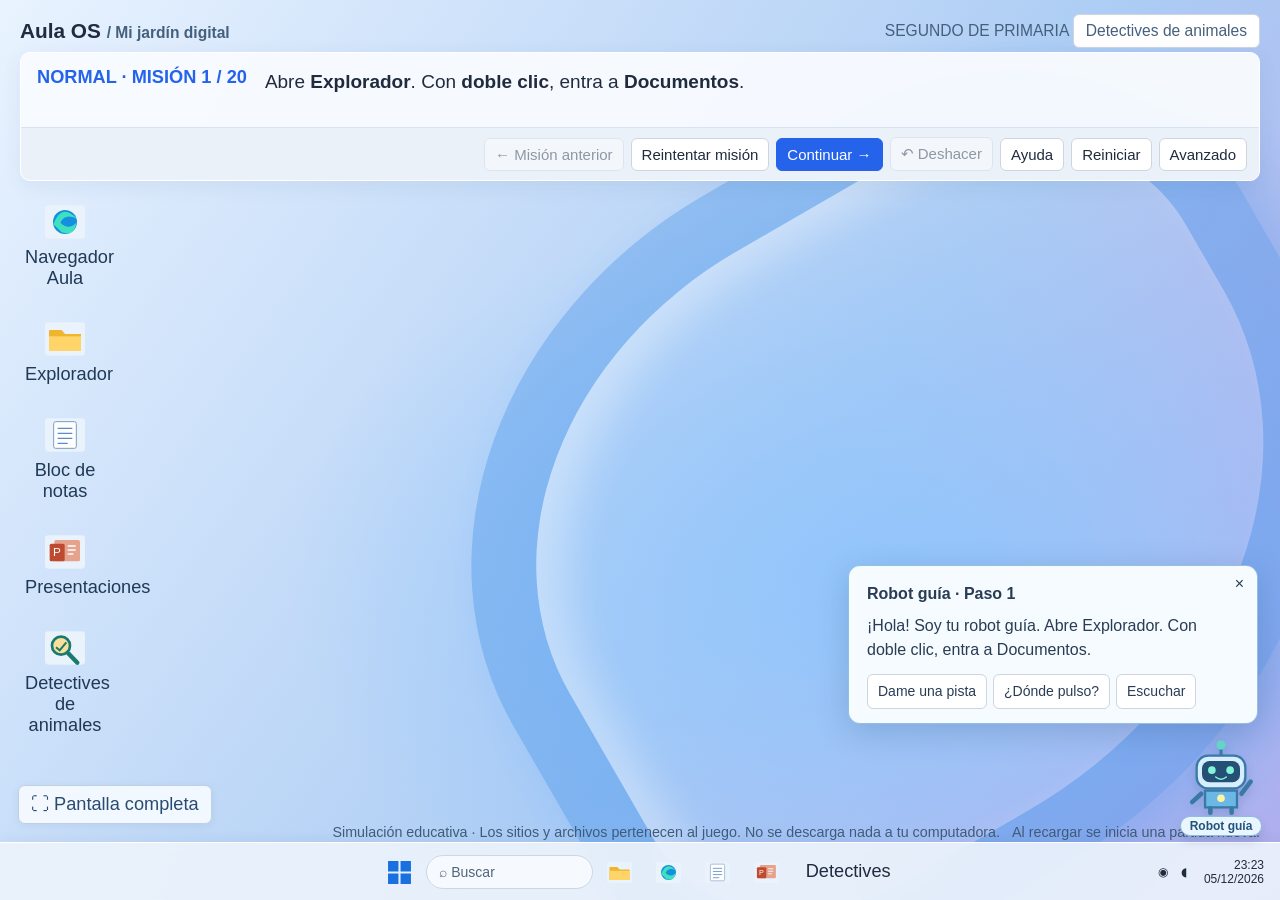
==== commit 759366b6: "Integra Detectives de animales sin audio dentro de OS2" ====
--- a/index.html
+++ b/index.html
@@ -30,7 +30,7 @@
 
 
 #missionPanel{position:fixed;top:52px;left:20px;right:20px;z-index:10002;max-height:45vh;overflow:auto;border:1px solid #fff;border-radius:10px;background:#f8fbfff5;box-shadow:0 5px 20px #23426a12}#mission{position:static;max-height:none;overflow:visible;min-height:74px;border:0;border-radius:0;box-shadow:none;background:transparent;display:grid;grid-template-columns:auto minmax(0,1fr);gap:10px 18px;align-items:start;padding:14px 16px}#mission #instruction{min-width:0;width:100%;font-size:19px;line-height:1.6}#missionControls{display:flex;justify-content:flex-end;align-items:center;flex-wrap:wrap;gap:7px;padding:9px 12px;border-top:1px solid #d7e3f0;background:#eaf1f9}#missionControls button{white-space:nowrap;font-size:15px;padding:7px 10px}@media(max-width:650px){#missionPanel{top:43px;left:8px;right:8px;max-height:48vh}#mission{grid-template-columns:1fr;gap:6px;padding:10px 12px}#mission #instruction{font-size:17px}#missionControls{gap:5px;padding:7px}#missionControls button{font-size:13px;padding:6px 8px}}
-</style><body><div id="wallpaper"></div><header><strong>Aula OS <span> / Mi jardín digital</span></strong><span>SEGUNDO DE PRIMARIA</span></header><div id="missionPanel"><section id="mission" aria-live="polite"><span class="badge" id="level"></span><div id="instruction"></div></section><nav id="missionControls" aria-label="Controles de las misiones"><button id="previousMission" disabled>← Misión anterior</button><button id="retryMission">Reintentar misión</button><button id="continue" class="primary">Continuar →</button><button id="undo" title="Deshacer · Ctrl/Cmd + Z" disabled>↶ Deshacer</button><button id="help">Ayuda</button><button id="reset">Reiniciar</button><button id="modeToggle" aria-pressed="false">Avanzado</button></nav></div><main id="desktop"></main><div id="windows"></div><section id="start" hidden aria-label="Menú Inicio"><div class="start-brand"><span class="start-logo"></span><div><strong>Aula OS</strong><span>Tu espacio de trabajo</span></div></div><input id="startSearch" aria-label="Buscar aplicación" placeholder="Buscar una aplicación"><h3>Anclado</h3><div class="start-grid"><button data-app="browser" data-icon="browser"><span>Navegador Aula</span></button><button data-app="files" data-icon="folder"><span>Explorador</span></button><button data-app="note" data-icon="note"><span>Bloc de notas</span></button><button data-app="slides" data-icon="slides"><span>Presentaciones</span></button><button data-app="docs" data-icon="folder"><span>Documentos</span></button><button data-app="pictures" data-icon="picture"><span>Imágenes</span></button><button data-app="downloads" data-icon="download"><span>Descargas</span></button><button data-app="help" data-icon="help"><span>Ayuda</span></button><button id="guideToggle" data-icon="mouse"><span>Mouse guía: apagado</span></button></div><h3>Recomendados <span>Archivos recientes</span></h3><div id="startRecent"></div><div class="start-bottom"><span class="start-avatar" aria-hidden="true">A</span><span>Estudiante</span><button id="startRestart" aria-label="Reiniciar práctica" title="Reiniciar práctica"><svg viewBox="0 0 24 24" fill="none"><path d="M12 3v9M7 6a8 8 0 1 0 10 0" stroke="currentColor" stroke-width="2" stroke-linecap="round"/></svg></button></div></section><nav id="taskbar" aria-label="Barra de tareas"></nav><div id="context" hidden></div><aside id="missionBubble" role="status" aria-live="polite" hidden><button aria-label="Cerrar ayuda" class="bubble-close">×</button><strong>Robot guía</strong><p></p><div class="robot-actions"><button id="robotHint" type="button">Dame una pista</button><button id="robotPoint" type="button">¿Dónde pulso?</button><button id="robotRead" type="button">Escuchar</button></div></aside><button id="robotGuide" type="button" aria-label="Robot guía: explicar el paso actual" aria-expanded="false" data-mood="ready"><svg viewBox="0 0 100 100" aria-hidden="true"><path d="M50 9v12" stroke="#3979a6" stroke-width="4"/><circle class="robot-antenna" cx="50" cy="8" r="6" fill="#62d5c6"/><rect x="18" y="22" width="64" height="43" rx="15" fill="#d7eeff" stroke="#3979a6" stroke-width="3"/><rect x="25" y="29" width="50" height="28" rx="10" fill="#245075"/><g class="robot-eyes" fill="#81f4d9"><circle cx="38" cy="41" r="5"/><circle cx="62" cy="41" r="5"/></g><path d="M43 50q7 6 14 0" fill="none" stroke="#81f4d9" stroke-width="2" stroke-linecap="round"/><path d="M29 68h42v22H29Z" fill="#6bb8e6" stroke="#3979a6" stroke-width="3"/><circle cx="50" cy="78" r="5" fill="#fff4a4"/><path d="M24 72 12 83M36 91v6m28-6v6" stroke="#3979a6" stroke-width="6" stroke-linecap="round"/><path class="robot-arm" d="m77 72 12-16" stroke="#3979a6" stroke-width="6" stroke-linecap="round"/></svg><span>Robot guía</span></button><div id="toast" role="status" hidden></div><div id="dialog" hidden></div><footer>Simulación educativa · Los sitios y archivos pertenecen al juego. No se descarga nada a tu computadora. <span id="sessionStatus">Al recargar se inicia una partida nueva.</span></footer><div id="mouse" aria-hidden="true"></div>
+body.detectives-mode > :not(#detectives-screen){display:none!important}#detectives-screen[hidden]{display:none!important}</style><body><div id="wallpaper"></div><header><strong>Aula OS <span> / Mi jardín digital</span></strong><span>SEGUNDO DE PRIMARIA <button onclick="launchTask('detectives')">Detectives de animales</button></span></header><div id="missionPanel"><section id="mission" aria-live="polite"><span class="badge" id="level"></span><div id="instruction"></div></section><nav id="missionControls" aria-label="Controles de las misiones"><button id="previousMission" disabled>← Misión anterior</button><button id="retryMission">Reintentar misión</button><button id="continue" class="primary">Continuar →</button><button id="undo" title="Deshacer · Ctrl/Cmd + Z" disabled>↶ Deshacer</button><button id="help">Ayuda</button><button id="reset">Reiniciar</button><button id="modeToggle" aria-pressed="false">Avanzado</button></nav></div><main id="desktop"></main><div id="windows"></div><section id="start" hidden aria-label="Menú Inicio"><div class="start-brand"><span class="start-logo"></span><div><strong>Aula OS</strong><span>Tu espacio de trabajo</span></div></div><input id="startSearch" aria-label="Buscar aplicación" placeholder="Buscar una aplicación"><h3>Anclado</h3><div class="start-grid"><button data-app="browser" data-icon="browser"><span>Navegador Aula</span></button><button data-app="files" data-icon="folder"><span>Explorador</span></button><button data-app="note" data-icon="note"><span>Bloc de notas</span></button><button data-app="slides" data-icon="slides"><span>Presentaciones</span></button><button data-app="detectives" data-icon="detectives"><span>Detectives de animales</span></button><button data-app="docs" data-icon="folder"><span>Documentos</span></button><button data-app="pictures" data-icon="picture"><span>Imágenes</span></button><button data-app="downloads" data-icon="download"><span>Descargas</span></button><button data-app="help" data-icon="help"><span>Ayuda</span></button><button id="guideToggle" data-icon="mouse"><span>Mouse guía: apagado</span></button></div><h3>Recomendados <span>Archivos recientes</span></h3><div id="startRecent"></div><div class="start-bottom"><span class="start-avatar" aria-hidden="true">A</span><span>Estudiante</span><button id="startRestart" aria-label="Reiniciar práctica" title="Reiniciar práctica"><svg viewBox="0 0 24 24" fill="none"><path d="M12 3v9M7 6a8 8 0 1 0 10 0" stroke="currentColor" stroke-width="2" stroke-linecap="round"/></svg></button></div></section><nav id="taskbar" aria-label="Barra de tareas"></nav><div id="context" hidden></div><aside id="missionBubble" role="status" aria-live="polite" hidden><button aria-label="Cerrar ayuda" class="bubble-close">×</button><strong>Robot guía</strong><p></p><div class="robot-actions"><button id="robotHint" type="button">Dame una pista</button><button id="robotPoint" type="button">¿Dónde pulso?</button><button id="robotRead" type="button">Escuchar</button></div></aside><button id="robotGuide" type="button" aria-label="Robot guía: explicar el paso actual" aria-expanded="false" data-mood="ready"><svg viewBox="0 0 100 100" aria-hidden="true"><path d="M50 9v12" stroke="#3979a6" stroke-width="4"/><circle class="robot-antenna" cx="50" cy="8" r="6" fill="#62d5c6"/><rect x="18" y="22" width="64" height="43" rx="15" fill="#d7eeff" stroke="#3979a6" stroke-width="3"/><rect x="25" y="29" width="50" height="28" rx="10" fill="#245075"/><g class="robot-eyes" fill="#81f4d9"><circle cx="38" cy="41" r="5"/><circle cx="62" cy="41" r="5"/></g><path d="M43 50q7 6 14 0" fill="none" stroke="#81f4d9" stroke-width="2" stroke-linecap="round"/><path d="M29 68h42v22H29Z" fill="#6bb8e6" stroke="#3979a6" stroke-width="3"/><circle cx="50" cy="78" r="5" fill="#fff4a4"/><path d="M24 72 12 83M36 91v6m28-6v6" stroke="#3979a6" stroke-width="6" stroke-linecap="round"/><path class="robot-arm" d="m77 72 12-16" stroke="#3979a6" stroke-width="6" stroke-linecap="round"/></svg><span>Robot guía</span></button><div id="toast" role="status" hidden></div><div id="dialog" hidden></div><footer>Simulación educativa · Los sitios y archivos pertenecen al juego. No se descarga nada a tu computadora. <span id="sessionStatus">Al recargar se inicia una partida nueva.</span></footer><div id="mouse" aria-hidden="true"></div>
 <script>
 'use strict';
 const $=s=>document.querySelector(s), svg=(body,bg='#eaf2fc')=>`<svg viewBox="0 0 120 100" xmlns="http://www.w3.org/2000/svg"><rect width="120" height="100" rx="10" fill="${bg}"/>${body}</svg>`;
@@ -322,14 +322,32 @@
  draw();record('ppt-open');if(file)record('ppt-reopen',{name:file.name});
 }
 
-function init(reset=false){robotStep='';clearRobotHighlight();window.speechSynthesis?.cancel();ready=false;undoStack=[];missionStarts=[];draftSlides=null;seq=0;fs=[];clip=null;selected=null;stage=0;tick=0;startTick=0;events=[];$('#windows').innerHTML='';$('#start').hidden=true;$('#context').hidden=true;fs=[{id:'docs',name:'Documentos',type:'folder',parent:'root'},{id:'pictures',name:'Imágenes',type:'folder',parent:'root'},{id:'downloads',name:'Descargas',type:'folder',parent:'root'}];const desk=$('#desktop');desk.innerHTML='';for(const [name,icon,fn] of [['Navegador Aula','browser',browser],['Explorador','folder',()=>explorer()],['Bloc de notas','note',()=>note()],['Presentaciones','slides',()=>presentation()]]){const b=document.createElement('button');b.className='shortcut';b.innerHTML=icons[icon]+name;b.onclick=()=>{desk.querySelectorAll('.sel').forEach(x=>x.classList.remove('sel'));b.classList.add('sel')};b.ondblclick=fn;desk.append(b)}
+
+icons.detectives=svg('<circle cx="48" cy="43" r="27" fill="#f9df9b" stroke="#197a70" stroke-width="8"/><path d="m69 65 28 29" stroke="#197a70" stroke-width="13" stroke-linecap="round"/><path d="m33 48 11 9 20-24" fill="none" stroke="#197a70" stroke-width="6"/>');
+function detectives(){
+ window.speechSynthesis?.cancel();
+ document.body.classList.add('detectives-mode');
+ let screen=document.getElementById('detectives-screen');
+ if(screen){screen.hidden=false;return;}
+ screen=document.createElement('section');screen.id='detectives-screen';screen.setAttribute('aria-label','Detectives de animales');
+ screen.style.cssText='position:fixed;inset:0;z-index:2147483647;background:#fcf7e9;display:flex;flex-direction:column';
+ const bar=document.createElement('div');bar.style.cssText='padding:8px 16px;background:#fcf7e9;border-bottom:1px solid #e2d9bd;flex:none';
+ const back=document.createElement('button');back.textContent='← Regresar al OS';
+ back.onclick=()=>{screen.hidden=true;document.body.classList.remove('detectives-mode');document.querySelector('#taskbar [data-task="detectives"]').focus();};
+ bar.append(back);screen.append(bar);
+ const frame=document.createElement('iframe');frame.title='Detectives de animales · Segundo';frame.style.cssText='width:100%;flex:1;min-height:0;border:0;background:#fcf7e9';
+ frame.srcdoc=new TextDecoder().decode(Uint8Array.from(atob("[base64]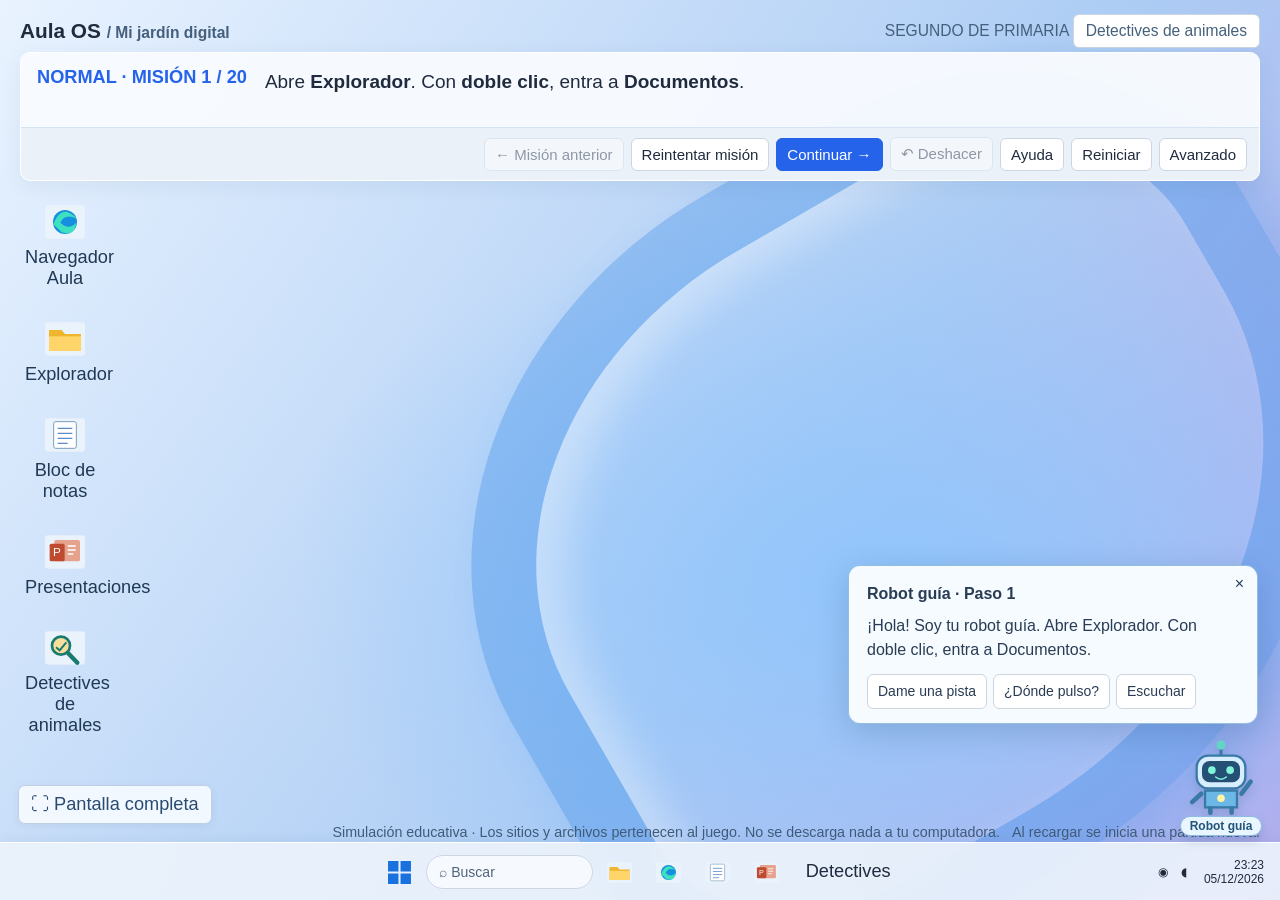
==== commit b4c6415a: "Ajusta los textos de las fichas de animales" ====
--- a/index.html
+++ b/index.html
@@ -336,7 +336,7 @@
  back.onclick=()=>{screen.hidden=true;document.body.classList.remove('detectives-mode');document.querySelector('#taskbar [data-task="detectives"]').focus();};
  bar.append(back);screen.append(bar);
  const frame=document.createElement('iframe');frame.title='Detectives de animales · Segundo';frame.style.cssText='width:100%;flex:1;min-height:0;border:0;background:#fcf7e9';
- frame.srcdoc=new TextDecoder().decode(Uint8Array.from(atob("[base64]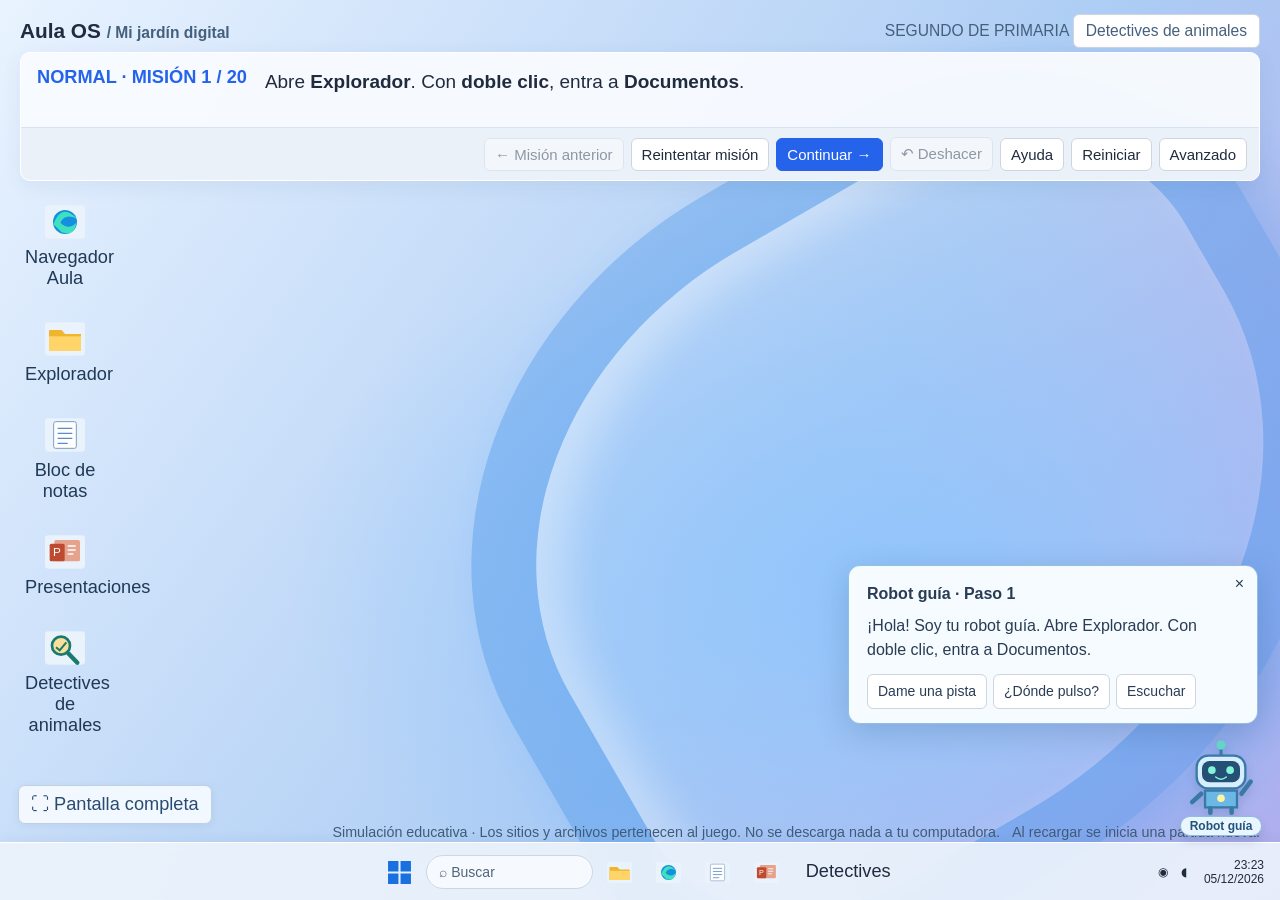
==== commit 88e4acf3: "Agrega nivel 2 Detective experto con diez retos y conserva el nivel inicial" ====
--- a/index.html
+++ b/index.html
@@ -336,7 +336,7 @@
  back.onclick=()=>{screen.hidden=true;document.body.classList.remove('detectives-mode');document.querySelector('#taskbar [data-task="detectives"]').focus();};
  bar.append(back);screen.append(bar);
  const frame=document.createElement('iframe');frame.title='Detectives de animales · Segundo';frame.style.cssText='width:100%;flex:1;min-height:0;border:0;background:#fcf7e9';
- frame.srcdoc=new TextDecoder().decode(Uint8Array.from(atob("[base64]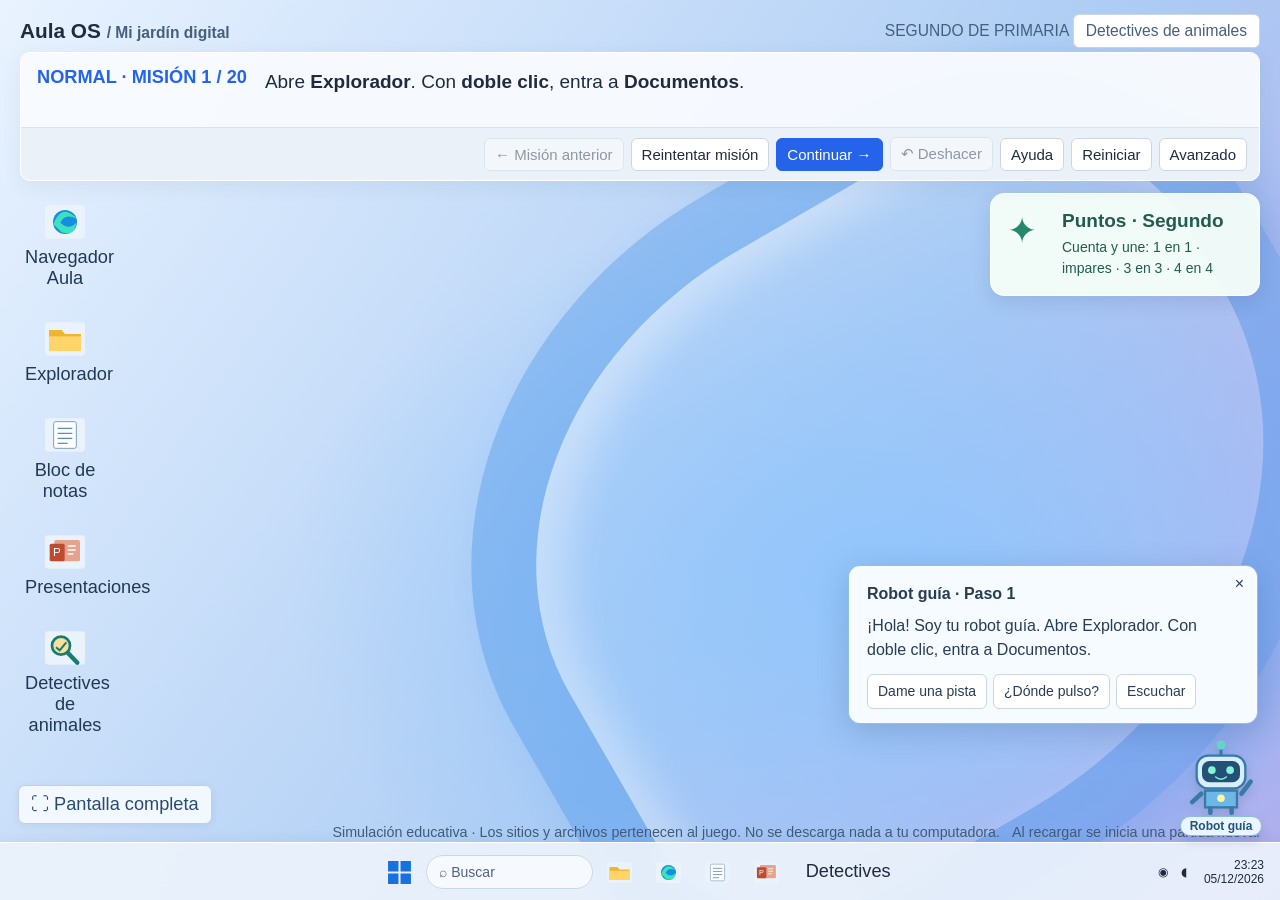
==== commit c6a64223: "Adapta Puntos de OS1 a segundo con series numericas y mouse LED permanente" ====
--- a/index.html
+++ b/index.html
@@ -30,7 +30,7 @@
 
 
 #missionPanel{position:fixed;top:52px;left:20px;right:20px;z-index:10002;max-height:45vh;overflow:auto;border:1px solid #fff;border-radius:10px;background:#f8fbfff5;box-shadow:0 5px 20px #23426a12}#mission{position:static;max-height:none;overflow:visible;min-height:74px;border:0;border-radius:0;box-shadow:none;background:transparent;display:grid;grid-template-columns:auto minmax(0,1fr);gap:10px 18px;align-items:start;padding:14px 16px}#mission #instruction{min-width:0;width:100%;font-size:19px;line-height:1.6}#missionControls{display:flex;justify-content:flex-end;align-items:center;flex-wrap:wrap;gap:7px;padding:9px 12px;border-top:1px solid #d7e3f0;background:#eaf1f9}#missionControls button{white-space:nowrap;font-size:15px;padding:7px 10px}@media(max-width:650px){#missionPanel{top:43px;left:8px;right:8px;max-height:48vh}#mission{grid-template-columns:1fr;gap:6px;padding:10px 12px}#mission #instruction{font-size:17px}#missionControls{gap:5px;padding:7px}#missionControls button{font-size:13px;padding:6px 8px}}
-body.detectives-mode > :not(#detectives-screen){display:none!important}#detectives-screen[hidden]{display:none!important}</style><body><div id="wallpaper"></div><header><strong>Aula OS <span> / Mi jardín digital</span></strong><span>SEGUNDO DE PRIMARIA <button onclick="launchTask('detectives')">Detectives de animales</button></span></header><div id="missionPanel"><section id="mission" aria-live="polite"><span class="badge" id="level"></span><div id="instruction"></div></section><nav id="missionControls" aria-label="Controles de las misiones"><button id="previousMission" disabled>← Misión anterior</button><button id="retryMission">Reintentar misión</button><button id="continue" class="primary">Continuar →</button><button id="undo" title="Deshacer · Ctrl/Cmd + Z" disabled>↶ Deshacer</button><button id="help">Ayuda</button><button id="reset">Reiniciar</button><button id="modeToggle" aria-pressed="false">Avanzado</button></nav></div><main id="desktop"></main><div id="windows"></div><section id="start" hidden aria-label="Menú Inicio"><div class="start-brand"><span class="start-logo"></span><div><strong>Aula OS</strong><span>Tu espacio de trabajo</span></div></div><input id="startSearch" aria-label="Buscar aplicación" placeholder="Buscar una aplicación"><h3>Anclado</h3><div class="start-grid"><button data-app="browser" data-icon="browser"><span>Navegador Aula</span></button><button data-app="files" data-icon="folder"><span>Explorador</span></button><button data-app="note" data-icon="note"><span>Bloc de notas</span></button><button data-app="slides" data-icon="slides"><span>Presentaciones</span></button><button data-app="detectives" data-icon="detectives"><span>Detectives de animales</span></button><button data-app="docs" data-icon="folder"><span>Documentos</span></button><button data-app="pictures" data-icon="picture"><span>Imágenes</span></button><button data-app="downloads" data-icon="download"><span>Descargas</span></button><button data-app="help" data-icon="help"><span>Ayuda</span></button><button id="guideToggle" data-icon="mouse"><span>Mouse guía: apagado</span></button></div><h3>Recomendados <span>Archivos recientes</span></h3><div id="startRecent"></div><div class="start-bottom"><span class="start-avatar" aria-hidden="true">A</span><span>Estudiante</span><button id="startRestart" aria-label="Reiniciar práctica" title="Reiniciar práctica"><svg viewBox="0 0 24 24" fill="none"><path d="M12 3v9M7 6a8 8 0 1 0 10 0" stroke="currentColor" stroke-width="2" stroke-linecap="round"/></svg></button></div></section><nav id="taskbar" aria-label="Barra de tareas"></nav><div id="context" hidden></div><aside id="missionBubble" role="status" aria-live="polite" hidden><button aria-label="Cerrar ayuda" class="bubble-close">×</button><strong>Robot guía</strong><p></p><div class="robot-actions"><button id="robotHint" type="button">Dame una pista</button><button id="robotPoint" type="button">¿Dónde pulso?</button><button id="robotRead" type="button">Escuchar</button></div></aside><button id="robotGuide" type="button" aria-label="Robot guía: explicar el paso actual" aria-expanded="false" data-mood="ready"><svg viewBox="0 0 100 100" aria-hidden="true"><path d="M50 9v12" stroke="#3979a6" stroke-width="4"/><circle class="robot-antenna" cx="50" cy="8" r="6" fill="#62d5c6"/><rect x="18" y="22" width="64" height="43" rx="15" fill="#d7eeff" stroke="#3979a6" stroke-width="3"/><rect x="25" y="29" width="50" height="28" rx="10" fill="#245075"/><g class="robot-eyes" fill="#81f4d9"><circle cx="38" cy="41" r="5"/><circle cx="62" cy="41" r="5"/></g><path d="M43 50q7 6 14 0" fill="none" stroke="#81f4d9" stroke-width="2" stroke-linecap="round"/><path d="M29 68h42v22H29Z" fill="#6bb8e6" stroke="#3979a6" stroke-width="3"/><circle cx="50" cy="78" r="5" fill="#fff4a4"/><path d="M24 72 12 83M36 91v6m28-6v6" stroke="#3979a6" stroke-width="6" stroke-linecap="round"/><path class="robot-arm" d="m77 72 12-16" stroke="#3979a6" stroke-width="6" stroke-linecap="round"/></svg><span>Robot guía</span></button><div id="toast" role="status" hidden></div><div id="dialog" hidden></div><footer>Simulación educativa · Los sitios y archivos pertenecen al juego. No se descarga nada a tu computadora. <span id="sessionStatus">Al recargar se inicia una partida nueva.</span></footer><div id="mouse" aria-hidden="true"></div>
+body.detectives-mode > :not(#detectives-screen){display:none!important}#detectives-screen[hidden]{display:none!important}</style><style>#points-activity{position:fixed;top:var(--workspace-top,170px);right:20px;width:270px;z-index:2;display:grid;grid-template-columns:45px 1fr;gap:5px 10px;padding:16px;color:#235c4c;background:#f7fff9ed;border:1px solid white;border-radius:14px;text-decoration:none;box-shadow:0 6px 20px #16365b20}#points-activity>span{grid-row:1/3;font-size:36px;color:#27876a}#points-activity strong{font-size:19px}#points-activity small{font-size:14px;line-height:1.5}#points-activity:hover{background:#e0f6e9}#points-activity:focus-visible{outline:3px solid #276eaf}@media(max-width:650px){#points-activity{width:190px;right:10px;padding:10px;grid-template-columns:25px 1fr}#points-activity>span{font-size:25px}#points-activity strong{font-size:16px}#points-activity small{font-size:12px}}</style><body><div id="wallpaper"></div><header><strong>Aula OS <span> / Mi jardín digital</span></strong><span>SEGUNDO DE PRIMARIA <button onclick="launchTask('detectives')">Detectives de animales</button></span></header><div id="missionPanel"><section id="mission" aria-live="polite"><span class="badge" id="level"></span><div id="instruction"></div></section><nav id="missionControls" aria-label="Controles de las misiones"><button id="previousMission" disabled>← Misión anterior</button><button id="retryMission">Reintentar misión</button><button id="continue" class="primary">Continuar →</button><button id="undo" title="Deshacer · Ctrl/Cmd + Z" disabled>↶ Deshacer</button><button id="help">Ayuda</button><button id="reset">Reiniciar</button><button id="modeToggle" aria-pressed="false">Avanzado</button></nav></div><main id="desktop"></main><a id="points-activity" href="actividades/puntos/"><span aria-hidden="true">✦</span><strong>Puntos · Segundo</strong><small>Cuenta y une: 1 en 1 · impares · 3 en 3 · 4 en 4</small></a><div id="windows"></div><section id="start" hidden aria-label="Menú Inicio"><div class="start-brand"><span class="start-logo"></span><div><strong>Aula OS</strong><span>Tu espacio de trabajo</span></div></div><input id="startSearch" aria-label="Buscar aplicación" placeholder="Buscar una aplicación"><h3>Anclado</h3><div class="start-grid"><button data-app="browser" data-icon="browser"><span>Navegador Aula</span></button><button data-app="files" data-icon="folder"><span>Explorador</span></button><button data-app="note" data-icon="note"><span>Bloc de notas</span></button><button data-app="slides" data-icon="slides"><span>Presentaciones</span></button><button data-app="detectives" data-icon="detectives"><span>Detectives de animales</span></button><button data-app="docs" data-icon="folder"><span>Documentos</span></button><button data-app="pictures" data-icon="picture"><span>Imágenes</span></button><button data-app="downloads" data-icon="download"><span>Descargas</span></button><button data-app="help" data-icon="help"><span>Ayuda</span></button><button id="guideToggle" data-icon="mouse"><span>Mouse guía: apagado</span></button></div><h3>Recomendados <span>Archivos recientes</span></h3><div id="startRecent"></div><div class="start-bottom"><span class="start-avatar" aria-hidden="true">A</span><span>Estudiante</span><button id="startRestart" aria-label="Reiniciar práctica" title="Reiniciar práctica"><svg viewBox="0 0 24 24" fill="none"><path d="M12 3v9M7 6a8 8 0 1 0 10 0" stroke="currentColor" stroke-width="2" stroke-linecap="round"/></svg></button></div></section><nav id="taskbar" aria-label="Barra de tareas"></nav><div id="context" hidden></div><aside id="missionBubble" role="status" aria-live="polite" hidden><button aria-label="Cerrar ayuda" class="bubble-close">×</button><strong>Robot guía</strong><p></p><div class="robot-actions"><button id="robotHint" type="button">Dame una pista</button><button id="robotPoint" type="button">¿Dónde pulso?</button><button id="robotRead" type="button">Escuchar</button></div></aside><button id="robotGuide" type="button" aria-label="Robot guía: explicar el paso actual" aria-expanded="false" data-mood="ready"><svg viewBox="0 0 100 100" aria-hidden="true"><path d="M50 9v12" stroke="#3979a6" stroke-width="4"/><circle class="robot-antenna" cx="50" cy="8" r="6" fill="#62d5c6"/><rect x="18" y="22" width="64" height="43" rx="15" fill="#d7eeff" stroke="#3979a6" stroke-width="3"/><rect x="25" y="29" width="50" height="28" rx="10" fill="#245075"/><g class="robot-eyes" fill="#81f4d9"><circle cx="38" cy="41" r="5"/><circle cx="62" cy="41" r="5"/></g><path d="M43 50q7 6 14 0" fill="none" stroke="#81f4d9" stroke-width="2" stroke-linecap="round"/><path d="M29 68h42v22H29Z" fill="#6bb8e6" stroke="#3979a6" stroke-width="3"/><circle cx="50" cy="78" r="5" fill="#fff4a4"/><path d="M24 72 12 83M36 91v6m28-6v6" stroke="#3979a6" stroke-width="6" stroke-linecap="round"/><path class="robot-arm" d="m77 72 12-16" stroke="#3979a6" stroke-width="6" stroke-linecap="round"/></svg><span>Robot guía</span></button><div id="toast" role="status" hidden></div><div id="dialog" hidden></div><footer>Simulación educativa · Los sitios y archivos pertenecen al juego. No se descarga nada a tu computadora. <span id="sessionStatus">Al recargar se inicia una partida nueva.</span></footer><div id="mouse" aria-hidden="true"></div>
 <script>
 'use strict';
 const $=s=>document.querySelector(s), svg=(body,bg='#eaf2fc')=>`<svg viewBox="0 0 120 100" xmlns="http://www.w3.org/2000/svg"><rect width="120" height="100" rx="10" fill="${bg}"/>${body}</svg>`;
@@ -336,7 +336,7 @@
  back.onclick=()=>{screen.hidden=true;document.body.classList.remove('detectives-mode');document.querySelector('#taskbar [data-task="detectives"]').focus();};
  bar.append(back);screen.append(bar);
  const frame=document.createElement('iframe');frame.title='Detectives de animales · Segundo';frame.style.cssText='width:100%;flex:1;min-height:0;border:0;background:#fcf7e9';
- frame.srcdoc=new TextDecoder().decode(Uint8Array.from(atob("[base64]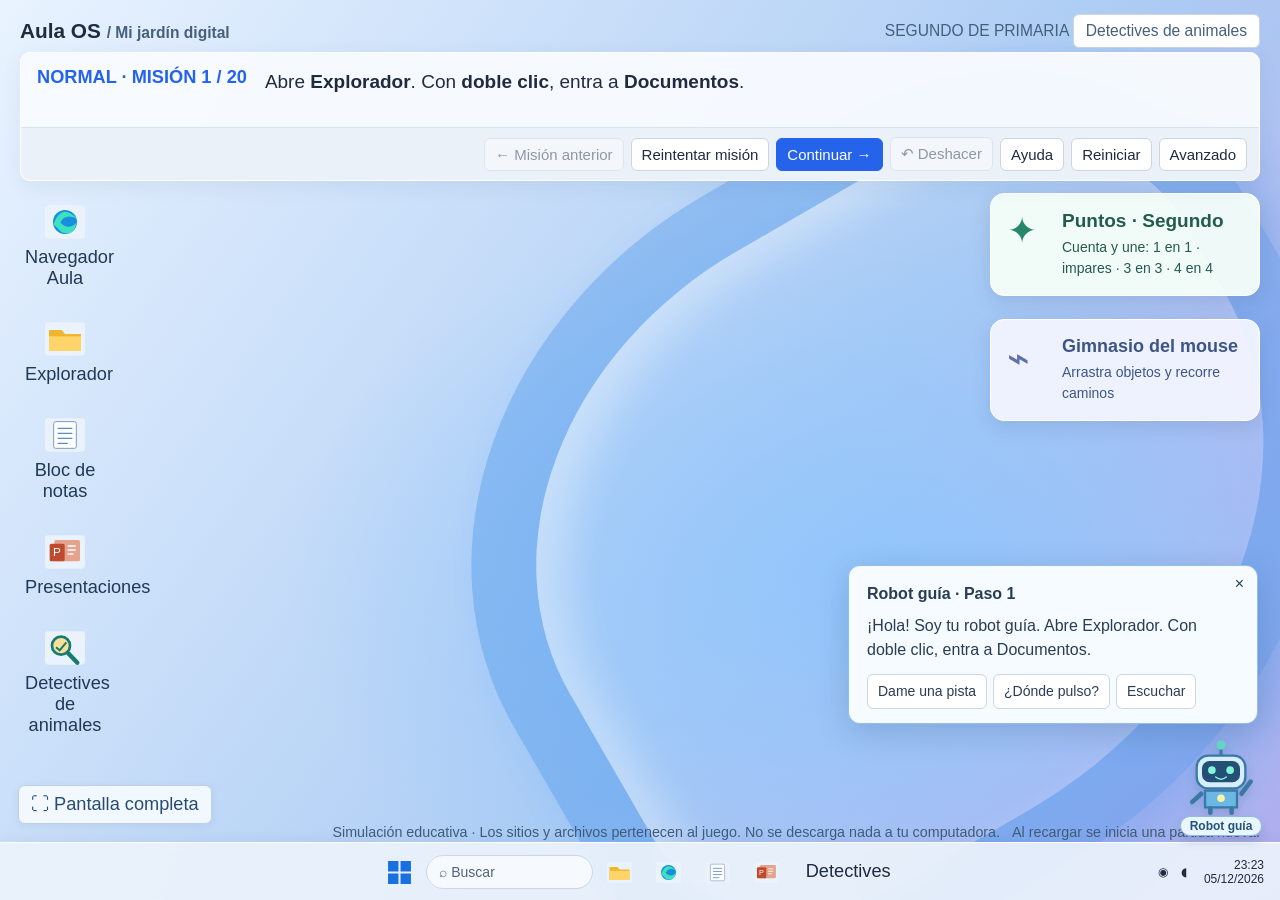
==== commit 8e026908: "Agrega Gimnasio del mouse con arrastre y caminos progresivos desde OS2" ====
--- a/index.html
+++ b/index.html
@@ -30,7 +30,7 @@
 
 
 #missionPanel{position:fixed;top:52px;left:20px;right:20px;z-index:10002;max-height:45vh;overflow:auto;border:1px solid #fff;border-radius:10px;background:#f8fbfff5;box-shadow:0 5px 20px #23426a12}#mission{position:static;max-height:none;overflow:visible;min-height:74px;border:0;border-radius:0;box-shadow:none;background:transparent;display:grid;grid-template-columns:auto minmax(0,1fr);gap:10px 18px;align-items:start;padding:14px 16px}#mission #instruction{min-width:0;width:100%;font-size:19px;line-height:1.6}#missionControls{display:flex;justify-content:flex-end;align-items:center;flex-wrap:wrap;gap:7px;padding:9px 12px;border-top:1px solid #d7e3f0;background:#eaf1f9}#missionControls button{white-space:nowrap;font-size:15px;padding:7px 10px}@media(max-width:650px){#missionPanel{top:43px;left:8px;right:8px;max-height:48vh}#mission{grid-template-columns:1fr;gap:6px;padding:10px 12px}#mission #instruction{font-size:17px}#missionControls{gap:5px;padding:7px}#missionControls button{font-size:13px;padding:6px 8px}}
-body.detectives-mode > :not(#detectives-screen){display:none!important}#detectives-screen[hidden]{display:none!important}</style><style>#points-activity{position:fixed;top:var(--workspace-top,170px);right:20px;width:270px;z-index:2;display:grid;grid-template-columns:45px 1fr;gap:5px 10px;padding:16px;color:#235c4c;background:#f7fff9ed;border:1px solid white;border-radius:14px;text-decoration:none;box-shadow:0 6px 20px #16365b20}#points-activity>span{grid-row:1/3;font-size:36px;color:#27876a}#points-activity strong{font-size:19px}#points-activity small{font-size:14px;line-height:1.5}#points-activity:hover{background:#e0f6e9}#points-activity:focus-visible{outline:3px solid #276eaf}@media(max-width:650px){#points-activity{width:190px;right:10px;padding:10px;grid-template-columns:25px 1fr}#points-activity>span{font-size:25px}#points-activity strong{font-size:16px}#points-activity small{font-size:12px}}</style><body><div id="wallpaper"></div><header><strong>Aula OS <span> / Mi jardín digital</span></strong><span>SEGUNDO DE PRIMARIA <button onclick="launchTask('detectives')">Detectives de animales</button></span></header><div id="missionPanel"><section id="mission" aria-live="polite"><span class="badge" id="level"></span><div id="instruction"></div></section><nav id="missionControls" aria-label="Controles de las misiones"><button id="previousMission" disabled>← Misión anterior</button><button id="retryMission">Reintentar misión</button><button id="continue" class="primary">Continuar →</button><button id="undo" title="Deshacer · Ctrl/Cmd + Z" disabled>↶ Deshacer</button><button id="help">Ayuda</button><button id="reset">Reiniciar</button><button id="modeToggle" aria-pressed="false">Avanzado</button></nav></div><main id="desktop"></main><a id="points-activity" href="actividades/puntos/"><span aria-hidden="true">✦</span><strong>Puntos · Segundo</strong><small>Cuenta y une: 1 en 1 · impares · 3 en 3 · 4 en 4</small></a><div id="windows"></div><section id="start" hidden aria-label="Menú Inicio"><div class="start-brand"><span class="start-logo"></span><div><strong>Aula OS</strong><span>Tu espacio de trabajo</span></div></div><input id="startSearch" aria-label="Buscar aplicación" placeholder="Buscar una aplicación"><h3>Anclado</h3><div class="start-grid"><button data-app="browser" data-icon="browser"><span>Navegador Aula</span></button><button data-app="files" data-icon="folder"><span>Explorador</span></button><button data-app="note" data-icon="note"><span>Bloc de notas</span></button><button data-app="slides" data-icon="slides"><span>Presentaciones</span></button><button data-app="detectives" data-icon="detectives"><span>Detectives de animales</span></button><button data-app="docs" data-icon="folder"><span>Documentos</span></button><button data-app="pictures" data-icon="picture"><span>Imágenes</span></button><button data-app="downloads" data-icon="download"><span>Descargas</span></button><button data-app="help" data-icon="help"><span>Ayuda</span></button><button id="guideToggle" data-icon="mouse"><span>Mouse guía: apagado</span></button></div><h3>Recomendados <span>Archivos recientes</span></h3><div id="startRecent"></div><div class="start-bottom"><span class="start-avatar" aria-hidden="true">A</span><span>Estudiante</span><button id="startRestart" aria-label="Reiniciar práctica" title="Reiniciar práctica"><svg viewBox="0 0 24 24" fill="none"><path d="M12 3v9M7 6a8 8 0 1 0 10 0" stroke="currentColor" stroke-width="2" stroke-linecap="round"/></svg></button></div></section><nav id="taskbar" aria-label="Barra de tareas"></nav><div id="context" hidden></div><aside id="missionBubble" role="status" aria-live="polite" hidden><button aria-label="Cerrar ayuda" class="bubble-close">×</button><strong>Robot guía</strong><p></p><div class="robot-actions"><button id="robotHint" type="button">Dame una pista</button><button id="robotPoint" type="button">¿Dónde pulso?</button><button id="robotRead" type="button">Escuchar</button></div></aside><button id="robotGuide" type="button" aria-label="Robot guía: explicar el paso actual" aria-expanded="false" data-mood="ready"><svg viewBox="0 0 100 100" aria-hidden="true"><path d="M50 9v12" stroke="#3979a6" stroke-width="4"/><circle class="robot-antenna" cx="50" cy="8" r="6" fill="#62d5c6"/><rect x="18" y="22" width="64" height="43" rx="15" fill="#d7eeff" stroke="#3979a6" stroke-width="3"/><rect x="25" y="29" width="50" height="28" rx="10" fill="#245075"/><g class="robot-eyes" fill="#81f4d9"><circle cx="38" cy="41" r="5"/><circle cx="62" cy="41" r="5"/></g><path d="M43 50q7 6 14 0" fill="none" stroke="#81f4d9" stroke-width="2" stroke-linecap="round"/><path d="M29 68h42v22H29Z" fill="#6bb8e6" stroke="#3979a6" stroke-width="3"/><circle cx="50" cy="78" r="5" fill="#fff4a4"/><path d="M24 72 12 83M36 91v6m28-6v6" stroke="#3979a6" stroke-width="6" stroke-linecap="round"/><path class="robot-arm" d="m77 72 12-16" stroke="#3979a6" stroke-width="6" stroke-linecap="round"/></svg><span>Robot guía</span></button><div id="toast" role="status" hidden></div><div id="dialog" hidden></div><footer>Simulación educativa · Los sitios y archivos pertenecen al juego. No se descarga nada a tu computadora. <span id="sessionStatus">Al recargar se inicia una partida nueva.</span></footer><div id="mouse" aria-hidden="true"></div>
+body.detectives-mode > :not(#detectives-screen){display:none!important}#detectives-screen[hidden]{display:none!important}</style><style>#points-activity{position:fixed;top:var(--workspace-top,170px);right:20px;width:270px;z-index:2;display:grid;grid-template-columns:45px 1fr;gap:5px 10px;padding:16px;color:#235c4c;background:#f7fff9ed;border:1px solid white;border-radius:14px;text-decoration:none;box-shadow:0 6px 20px #16365b20}#points-activity>span{grid-row:1/3;font-size:36px;color:#27876a}#points-activity strong{font-size:19px}#points-activity small{font-size:14px;line-height:1.5}#points-activity:hover{background:#e0f6e9}#points-activity:focus-visible{outline:3px solid #276eaf}@media(max-width:650px){#points-activity{width:190px;right:10px;padding:10px;grid-template-columns:25px 1fr}#points-activity>span{font-size:25px}#points-activity strong{font-size:16px}#points-activity small{font-size:12px}}</style><style>#mouse-gym-activity{position:fixed;top:calc(var(--workspace-top,170px) + 126px);right:20px;width:270px;z-index:2;display:grid;grid-template-columns:45px 1fr;gap:5px 10px;padding:16px;color:#3d5586;background:#f4f6ffef;border:1px solid white;border-radius:14px;text-decoration:none;box-shadow:0 6px 20px #16365b20}#mouse-gym-activity>span{grid-row:1/3;font-size:38px;color:#5d70ab}#mouse-gym-activity strong{font-size:18px}#mouse-gym-activity small{font-size:14px;line-height:1.5}#mouse-gym-activity:hover{background:#e6edff}#mouse-gym-activity:focus-visible{outline:3px solid #276eaf}@media(max-width:650px){#mouse-gym-activity{width:190px;right:10px;padding:10px;grid-template-columns:25px 1fr;top:calc(var(--workspace-top,170px) + 122px)}#mouse-gym-activity>span{font-size:25px}#mouse-gym-activity strong{font-size:16px}#mouse-gym-activity small{font-size:12px}}</style><body><div id="wallpaper"></div><header><strong>Aula OS <span> / Mi jardín digital</span></strong><span>SEGUNDO DE PRIMARIA <button onclick="launchTask('detectives')">Detectives de animales</button></span></header><div id="missionPanel"><section id="mission" aria-live="polite"><span class="badge" id="level"></span><div id="instruction"></div></section><nav id="missionControls" aria-label="Controles de las misiones"><button id="previousMission" disabled>← Misión anterior</button><button id="retryMission">Reintentar misión</button><button id="continue" class="primary">Continuar →</button><button id="undo" title="Deshacer · Ctrl/Cmd + Z" disabled>↶ Deshacer</button><button id="help">Ayuda</button><button id="reset">Reiniciar</button><button id="modeToggle" aria-pressed="false">Avanzado</button></nav></div><main id="desktop"></main><a id="points-activity" href="actividades/puntos/"><span aria-hidden="true">✦</span><strong>Puntos · Segundo</strong><small>Cuenta y une: 1 en 1 · impares · 3 en 3 · 4 en 4</small></a><a id="mouse-gym-activity" href="actividades/gimnasio-mouse/"><span aria-hidden="true">⌁</span><strong>Gimnasio del mouse</strong><small>Arrastra objetos y recorre caminos</small></a><div id="windows"></div><section id="start" hidden aria-label="Menú Inicio"><div class="start-brand"><span class="start-logo"></span><div><strong>Aula OS</strong><span>Tu espacio de trabajo</span></div></div><input id="startSearch" aria-label="Buscar aplicación" placeholder="Buscar una aplicación"><h3>Anclado</h3><div class="start-grid"><button data-app="browser" data-icon="browser"><span>Navegador Aula</span></button><button data-app="files" data-icon="folder"><span>Explorador</span></button><button data-app="note" data-icon="note"><span>Bloc de notas</span></button><button data-app="slides" data-icon="slides"><span>Presentaciones</span></button><button data-app="detectives" data-icon="detectives"><span>Detectives de animales</span></button><button data-app="docs" data-icon="folder"><span>Documentos</span></button><button data-app="pictures" data-icon="picture"><span>Imágenes</span></button><button data-app="downloads" data-icon="download"><span>Descargas</span></button><button data-app="help" data-icon="help"><span>Ayuda</span></button><button id="guideToggle" data-icon="mouse"><span>Mouse guía: apagado</span></button></div><h3>Recomendados <span>Archivos recientes</span></h3><div id="startRecent"></div><div class="start-bottom"><span class="start-avatar" aria-hidden="true">A</span><span>Estudiante</span><button id="startRestart" aria-label="Reiniciar práctica" title="Reiniciar práctica"><svg viewBox="0 0 24 24" fill="none"><path d="M12 3v9M7 6a8 8 0 1 0 10 0" stroke="currentColor" stroke-width="2" stroke-linecap="round"/></svg></button></div></section><nav id="taskbar" aria-label="Barra de tareas"></nav><div id="context" hidden></div><aside id="missionBubble" role="status" aria-live="polite" hidden><button aria-label="Cerrar ayuda" class="bubble-close">×</button><strong>Robot guía</strong><p></p><div class="robot-actions"><button id="robotHint" type="button">Dame una pista</button><button id="robotPoint" type="button">¿Dónde pulso?</button><button id="robotRead" type="button">Escuchar</button></div></aside><button id="robotGuide" type="button" aria-label="Robot guía: explicar el paso actual" aria-expanded="false" data-mood="ready"><svg viewBox="0 0 100 100" aria-hidden="true"><path d="M50 9v12" stroke="#3979a6" stroke-width="4"/><circle class="robot-antenna" cx="50" cy="8" r="6" fill="#62d5c6"/><rect x="18" y="22" width="64" height="43" rx="15" fill="#d7eeff" stroke="#3979a6" stroke-width="3"/><rect x="25" y="29" width="50" height="28" rx="10" fill="#245075"/><g class="robot-eyes" fill="#81f4d9"><circle cx="38" cy="41" r="5"/><circle cx="62" cy="41" r="5"/></g><path d="M43 50q7 6 14 0" fill="none" stroke="#81f4d9" stroke-width="2" stroke-linecap="round"/><path d="M29 68h42v22H29Z" fill="#6bb8e6" stroke="#3979a6" stroke-width="3"/><circle cx="50" cy="78" r="5" fill="#fff4a4"/><path d="M24 72 12 83M36 91v6m28-6v6" stroke="#3979a6" stroke-width="6" stroke-linecap="round"/><path class="robot-arm" d="m77 72 12-16" stroke="#3979a6" stroke-width="6" stroke-linecap="round"/></svg><span>Robot guía</span></button><div id="toast" role="status" hidden></div><div id="dialog" hidden></div><footer>Simulación educativa · Los sitios y archivos pertenecen al juego. No se descarga nada a tu computadora. <span id="sessionStatus">Al recargar se inicia una partida nueva.</span></footer><div id="mouse" aria-hidden="true"></div>
 <script>
 'use strict';
 const $=s=>document.querySelector(s), svg=(body,bg='#eaf2fc')=>`<svg viewBox="0 0 120 100" xmlns="http://www.w3.org/2000/svg"><rect width="120" height="100" rx="10" fill="${bg}"/>${body}</svg>`;
